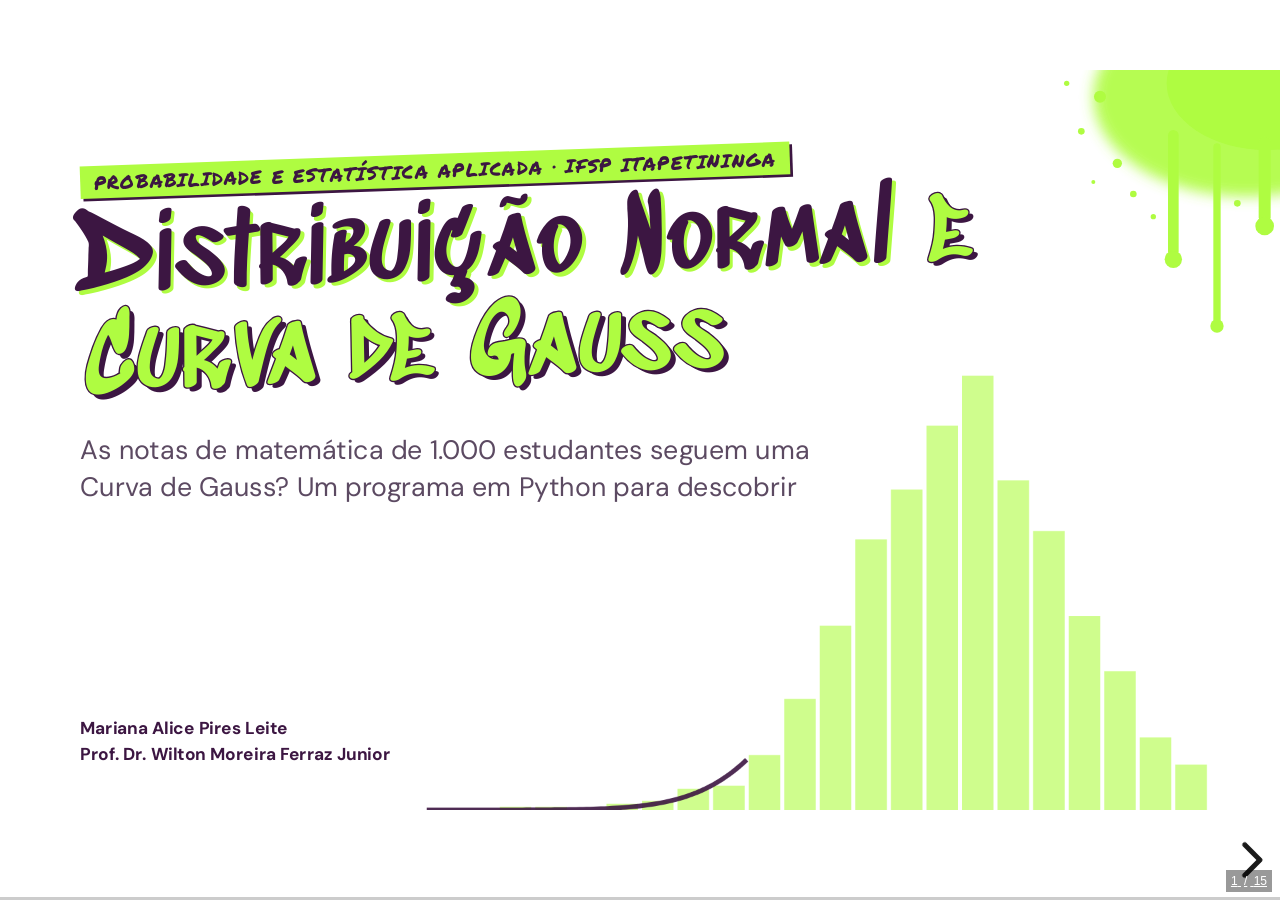
==== apresentacao.html @ d9e99312 "first commit" ====
<!doctype html>
<html lang="pt-BR">
<head>
  <meta charset="utf-8">
  <meta name="viewport" content="width=device-width, initial-scale=1">
  <title>Distribuição Normal · Probabilidade e Estatística Aplicada</title>
  <link rel="stylesheet" href="vendor/reveal/reset.css">
  <link rel="stylesheet" href="vendor/reveal/reveal.css">
  <link rel="stylesheet" href="vendor/reveal/plugin/highlight/monokai.css">
  <link rel="stylesheet" href="assets/fontes.css">
  <link rel="stylesheet" href="assets/tema.css">
</head>
<body>
  <div class="reveal">
    <div class="slides">
      <section data-markdown>
<textarea data-template>
<!-- .slide: class="claro capa" data-background-color="#FFFFFF" -->

<div class="fundo-curva"><canvas class="fundo-sino" width="1920" height="1080" aria-hidden="true"></canvas></div>

<p class="eyebrow">Probabilidade e Estatística Aplicada · IFSP Itapetininga</p>

<h1 class="titulo-capa">Distribuição Normal <span class="azul">e Curva de Gauss</span></h1>

<p class="subtitulo">As notas de matemática de 1.000 estudantes seguem uma Curva de Gauss? Um programa em Python para descobrir</p>

<p class="rodape">Mariana Alice Pires Leite <br>Prof. Dr. Wilton Moreira Ferraz Junior</p>

Note:
(20 segundos) Bom dia ou boa noite, professor e turma. Meu nome é Mariana e o meu trabalho é sobre distribuição normal, a Curva de Gauss. A pergunta que eu quis responder é se as notas de matemática de mil estudantes se comportam como uma Curva de Gauss, e para isso eu desenvolvi um programa em Python que faz toda a análise a partir dos dados brutos.

---

<!-- .slide: class="claro" data-background-color="#FFFFFF" -->

<p class="eyebrow">O que a atividade pede</p>

## Ler os dados, calcular, desenhar e concluir

<div class="grade g3">
<div class="cartao">
<p class="rotulo azul">A base</p>
<h3>Students Performance in Exams</h3>
<p><b><span data-calc="n">1000</span> estudantes</b> e 8 colunas, com dados dos alunos e notas de matemática, leitura e escrita.</p>
<p>Variável analisada <code>math score</code>, notas inteiras de 0 a 100.</p>
</div>
<div class="cartao">
<p class="rotulo azul">Pode usar</p>
<div class="lista-codigo"><code>csv</code><code>math</code><code>matplotlib</code></div>
<p>O <code>matplotlib</code> serve <b>só para os gráficos</b>. Toda conta é feita à mão no código.</p>
</div>
<div class="cartao">
<p class="rotulo" style="color:#E4572E">Não pode usar</p>
<div class="lista-codigo proibido"><code>statistics</code><code>scipy.stats</code><code>numpy.mean</code><code>numpy.std</code><code>pandas.mean</code><code>pandas.std</code></div>
<p>E nenhum resultado pode ser digitado à mão.</p>
</div>
</div>

<p class="lead">O trabalho tem sete partes. <b>A</b> teoria, <b>B</b> leitura, <b>C</b> medidas, <b>D</b> regra 68–95–99,7, <b>E</b> escore z, <b>F</b> gráficos e <b>G</b> conclusão.</p>

Note:
(40 segundos) A base é a Students Performance in Exams, do Kaggle, com mil estudantes e oito colunas. Eu analisei a coluna math score, que são as notas de matemática de zero a cem. A atividade tinha uma regra importante, que era não usar bibliotecas estatísticas prontas. Então eu só podia usar o csv e o math, que são da biblioteca padrão do Python, e o matplotlib apenas para desenhar. Média, desvio-padrão e todo o resto eu programei com as fórmulas. O trabalho segue sete partes, da teoria até a conclusão, e a apresentação segue essa mesma ordem.

---

<!-- .slide: class="claro" data-background-color="#FFFFFF" -->

<div class="lado-a-lado">
<div>
<p class="eyebrow">Parte A · Teoria</p>
<h2>A Curva de Gauss</h2>
<ul>
<li>Distribuição <b>contínua</b>, simétrica e em formato de <b>sino</b></li>
<li><b>Média, mediana e moda</b> são iguais e ficam no centro</li>
<li>As caudas nunca tocam o eixo e a <b>área total é 1</b></li>
</ul>
<div class="caixa-formula">
<div class="formula"><i>f</i>(<i>x</i>) = <span class="frac"><span>1</span><span><i>σ</i>√2π</span></span> <i>e</i><sup style="font-size:30px">−(<i>x</i>−<i>μ</i>)² / 2<i>σ</i>²</sup></div>
</div>
<p class="lead" style="margin-top:20px"><b class="azul">μ</b> é o centro da curva. <b>σ</b> é o quanto ela se espalha.</p>
</div>
<div class="painel">
<canvas class="curva-parametros" width="1000" height="560" aria-label="Curva normal que muda com a média e o desvio-padrão"></canvas>
<div class="controles">
<label>μ <input type="range" data-param="mu" min="30" max="90" step="1"><output data-out="mu">66</output></label>
<label>σ <input type="range" data-param="sigma" min="8" max="30" step="1"><output data-out="sigma">15</output></label>
<button class="btn" data-reset>valores da base</button>
</div>
<p class="nota" style="margin-top:12px">A linha tracejada cinza é a curva com a média e o desvio das notas reais.</p>
</div>
</div>

Note:
(55 segundos) A distribuição normal é contínua, simétrica e tem formato de sino. Nela a média, a mediana e a moda coincidem no centro, e a área total embaixo da curva vale um, que representa cem por cento de probabilidade. Ela depende de dois parâmetros. Aqui eu mostro mexendo nos controles. Quando eu mudo o mu, a curva inteira anda para a direita ou para a esquerda, então a média define a posição. Quando eu aumento o sigma, a curva fica mais baixa e larga, e quando diminuo ela fica alta e estreita, então o desvio-padrão define a dispersão. A área continua sendo um em todos os casos. Termino clicando em valores da base para voltar para a curva das notas.

---

<!-- .slide: class="claro" data-background-color="#FFFFFF" -->

<div class="lado-a-lado largo">
<div>
<p class="eyebrow">Parte A · Teoria</p>
<h2>Regra 68–95–99,7 e escore z</h2>
<p class="lead">Em dados normais, a parte dos valores perto da média é <b>sempre a mesma</b>, não importa quanto valem μ e σ.</p>
<div class="caixa-formula">
<div class="formula"><i>z</i> = <span class="frac"><span><i>x</i> − <i>μ</i></span><span><i>σ</i></span></span></div>
<p class="pequeno" style="margin:0">O escore z diz <b>quantos desvios-padrão</b> um valor está acima (z &gt; 0) ou abaixo (z &lt; 0) da média.</p>
</div>
<p class="lead" style="margin-top:24px">Como só 0,27% dos valores ficam além de 3σ, notas com <b>|z| &gt; 3</b> são tratadas como <b>possíveis valores atípicos</b>.</p>
</div>
<div class="painel">
<canvas class="curva-regra" width="1000" height="560" aria-label="Curva normal padrão com as faixas de um, dois e três desvios-padrão"></canvas>
<div class="controles">
<button class="btn ativo" data-k="1">± 1σ</button>
<button class="btn" data-k="2">± 2σ</button>
<button class="btn" data-k="3">± 3σ</button>
</div>
</div>
</div>

Note:
(45 segundos) Uma consequência da forma da curva é a regra empírica. Clicando nos botões eu mostro que cerca de sessenta e oito por cento dos valores ficam a até um desvio-padrão da média, noventa e cinco por cento a até dois e noventa e nove vírgula sete por cento a até três. Isso vale para qualquer normal. O escore z traduz um valor para essa régua, dizendo quantos desvios-padrão ele está acima ou abaixo da média. Como quase nada passa de três desvios, um valor com módulo de z maior que três é considerado um possível valor atípico.

---

<!-- .slide: class="claro" data-background-color="#FFFFFF" -->

<p class="eyebrow">Como o programa está organizado</p>

## Um arquivo, uma função para cada parte

<div class="fluxo">
<div class="cartao"><p class="rotulo azul">Parte B</p><h3>Ler</h3><code>carregar_notas()</code><p>CSV vira lista de notas</p></div>
<div class="seta"></div>
<div class="cartao"><p class="rotulo azul">Parte C</p><h3>Medir</h3><code>media() mediana() modas() ...</code><p>Medidas com as fórmulas</p></div>
<div class="seta"></div>
<div class="cartao"><p class="rotulo azul">Parte D</p><h3>Contar</h3><code>regra_empirica()</code><p>Notas em <span class="xb">x</span> ± k·s</p></div>
<div class="seta"></div>
<div class="cartao"><p class="rotulo azul">Parte E</p><h3>Padronizar</h3><code>escore_z()</code><p>z e valores atípicos</p></div>
<div class="seta"></div>
<div class="cartao"><p class="rotulo azul">Parte F</p><h3>Desenhar</h3><code>gerar_histograma()</code><p>PNG com a curva</p></div>
</div>

<div class="grade g2">
<div class="cartao inverso"><p class="rotulo azul">Para rodar</p><p style="font-family:monospace;font-size:30px;color:#AFFC41">python analise_distribuicao_normal.py</p></div>
<div class="cartao inverso"><p class="rotulo azul">O que sai</p><p>Todos os resultados no terminal, separados por parte, mais <code>histograma_curva_normal.png</code> e <code>boxplot.png</code>.</p></div>
</div>

Note:
(30 segundos) Antes de entrar nos resultados, mostro como o código está organizado. É um único arquivo, analise distribuição normal ponto py, e cada parte da atividade virou uma função. A carregar notas lê o arquivo, as funções de medidas fazem os cálculos da Parte C, a regra empírica conta as notas nos intervalos, a escore z padroniza e a gerar histograma desenha o gráfico. A função main chama tudo nessa ordem e imprime os resultados no terminal, separados por parte.

---

<!-- .slide: class="claro" data-background-color="#FFFFFF" -->

<div class="lado-a-lado codigo">
<div>
<p class="eyebrow">Parte B · Leitura e organização dos dados</p>
<p class="arquivo">analise_distribuicao_normal.py · carregar_notas()</p>

<pre><code class="language-python" data-trim data-line-numbers="1-2|3-4|5-7|8-12|13-15|16">
with open(caminho, newline="", encoding="utf-8") as arquivo:
    leitor = csv.DictReader(arquivo)
    for numero_linha, registro in enumerate(leitor, start=2):
        valor = registro.get("math score")
        if valor is None or valor.strip() == "":
            problemas.append((numero_linha, "valor ausente"))
            continue
        try:
            nota = int(valor.strip())
        except ValueError:
            problemas.append((numero_linha, "valor inválido"))
            continue
        if nota &lt; 0 or nota &gt; 100:
            problemas.append((numero_linha, "fora de 0-100"))
            continue
        notas.append(nota)
</code></pre>
</div>
<div style="padding-top:60px">
<div class="cartao">
<p class="rotulo azul">O que acontece</p>
<p><b>DictReader</b> transforma cada linha em um dicionário, então a nota é lida pelo nome da coluna.</p>
<p>Cada valor passa por <b>três testes</b>, se está vazio, se vira inteiro com <code>int()</code> e se está entre 0 e 100.</p>
<p>As notas aprovadas vão para uma <b>lista</b> e os problemas são guardados com o número da linha.</p>
</div>
<div class="grade g2" style="margin-top:28px">
<div class="cartao realce"><p class="rotulo">Registros lidos</p><p class="numero" data-calc="n">1000</p></div>
<div class="cartao realce"><p class="rotulo">Ausentes ou inválidos</p><p class="numero">0</p></div>
</div>
</div>
</div>

Note:
(45 segundos) Na Parte B, o arquivo é aberto com o módulo csv e lido com o DictReader, que transforma cada linha em um dicionário. Assim eu acesso a nota pelo nome da coluna, math score. Vou avançando o código com as setas. Para cada valor o programa faz três testes. Primeiro vê se está vazio, depois tenta converter para inteiro, e se não der é inválido, e por último confere se está entre zero e cem. O que passa nos testes vai para a lista de notas. O resultado foi que as mil notas foram lidas e nenhuma estava ausente ou inválida.

---

<!-- .slide: class="claro" data-background-color="#FFFFFF" -->

<div class="lado-a-lado codigo">
<div>
<p class="eyebrow">Parte C · Medidas sem biblioteca estatística</p>
<p class="arquivo">analise_distribuicao_normal.py</p>

<pre style="font-size:19px"><code class="language-python" data-trim data-line-numbers="1-5|6-11|12-17|18-22|23-27">
def media(dados):
    total = 0
    for x in dados:
        total += x
    return total / len(dados)
def mediana(dados):
    ordenados = sorted(dados)
    n, meio = len(ordenados), len(ordenados) // 2
    if n % 2 == 1:
        return ordenados[meio]
    return (ordenados[meio - 1] + ordenados[meio]) / 2
def modas(dados):
    frequencias = {}
    for x in dados:
        frequencias[x] = frequencias.get(x, 0) + 1
    maior = max(frequencias.values())
    return [v for v, f in frequencias.items() if f == maior], maior
def variancia_amostral(dados, m):
    soma_quadrados = 0
    for x in dados:
        soma_quadrados += (x - m) ** 2
    return soma_quadrados / (len(dados) - 1)   # s = math.sqrt(...)
def coeficiente_assimetria(dados, m, s):
    n, soma_cubos = len(dados), 0
    for x in dados:
        soma_cubos += ((x - m) / s) ** 3
    return n / ((n - 1) * (n - 2)) * soma_cubos
</code></pre>
</div>
<div style="padding-top:60px">
<div class="caixa-formula">
<div class="formula pequena"><i>x̄</i> = <span class="frac"><span>Σ <i>x<sub>i</sub></i></span><span><i>n</i></span></span></div>
<p class="pequeno">Mediana é o valor central da lista ordenada. Com <i>n</i> par, é a média dos dois do meio.</p>
<p class="pequeno">Moda é a nota mais frequente. O código devolve <b>todas</b> as que empatam.</p>
<div class="formula pequena"><i>s</i>² = <span class="frac"><span>Σ (<i>x<sub>i</sub></i> − <i>x̄</i>)²</span><span><i>n</i> − 1</span></span> &nbsp; <i>s</i> = √<i>s</i>²</div>
<div class="formula pequena"><i>g</i> = <span class="frac"><span><i>n</i></span><span>(<i>n</i>−1)(<i>n</i>−2)</span></span> Σ <span style="font-size:34px">(</span><span class="frac"><span><i>x<sub>i</sub></i> − <i>x̄</i></span><span><i>s</i></span></span><span style="font-size:34px">)</span>³</div>
</div>
<p class="nota" style="margin-top:20px">Divide por <i>n</i> − 1 porque a média veio dos próprios dados, o que deixaria a dispersão um pouco subestimada.</p>
</div>
</div>

Note:
(50 segundos) Na Parte C cada medida virou uma função que segue a fórmula. A média soma as notas com um laço e divide pela quantidade. A mediana ordena a lista e, como mil é par, faz a média dos dois valores do meio. A moda monta um dicionário de frequências e devolve todas as notas que empatam na maior frequência, então o código também funcionaria se houvesse mais de uma moda. A variância amostral soma os desvios ao quadrado e divide por n menos um, e o desvio-padrão é a raiz dela, usando só o math ponto sqrt. Por último, o coeficiente de assimetria eleva os desvios padronizados ao cubo, o que mantém o sinal e mostra para que lado a cauda é mais longa.

---

<!-- .slide: class="claro" data-background-color="#FFFFFF" -->

<p class="eyebrow">Parte C · Resultados</p>

## O centro está em 66 e o espalhamento em 15 pontos

<div class="grade g5">
<div class="cartao"><p class="rotulo">Quantidade</p><p class="numero" data-calc="n">1000</p></div>
<div class="cartao"><p class="rotulo">Menor nota</p><p class="numero" data-calc="min">0</p></div>
<div class="cartao"><p class="rotulo">Maior nota</p><p class="numero" data-calc="max">100</p></div>
<div class="cartao"><p class="rotulo">Amplitude</p><p class="numero" data-calc="amp">100</p></div>
<div class="cartao"><p class="rotulo">Moda</p><p class="numero" data-calc="moda">65</p><p class="pequeno"><span data-calc="freqModa">36</span> vezes</p></div>
<div class="cartao realce"><p class="rotulo">Média</p><p class="numero" data-calc="media" data-casas="2">66,09</p></div>
<div class="cartao realce"><p class="rotulo">Mediana</p><p class="numero" data-calc="mediana" data-casas="0">66</p></div>
<div class="cartao"><p class="rotulo">Variância</p><p class="numero" data-calc="variancia" data-casas="2">229,92</p></div>
<div class="cartao realce"><p class="rotulo">Desvio-padrão</p><p class="numero" data-calc="s" data-casas="2">15,16</p></div>
<div class="cartao"><p class="rotulo">Assimetria</p><p class="numero" data-calc="g" data-casas="2">−0,28</p></div>
</div>

<div class="grade g2">
<div class="cartao fragment"><p class="rotulo azul">Média, mediana e moda</p><p><b>Quase iguais</b>, como numa normal. A diferença entre média e mediana é de menos de 0,1 ponto.</p></div>
<div class="cartao fragment"><p class="rotulo azul">Assimetria g = <span data-calc="g" data-casas="4">−0,2789</span></p><p>Negativa e com |g| &lt; 0,5, então é uma <b>assimetria leve</b>, com a cauda das notas baixas um pouco mais longa.</p></div>
</div>

Note:
(40 segundos) Esses números são os que o programa calculou, e aqui na apresentação eles também são calculados a partir do CSV, não foram digitados. As notas vão de zero a cem. A média deu sessenta e seis vírgula zero nove, a mediana sessenta e seis e a moda sessenta e cinco, que aparece trinta e seis vezes. O desvio-padrão é de quinze pontos. No primeiro clique eu destaco que as três medidas de centro são quase iguais, como numa normal. No segundo, que a assimetria deu menos zero vírgula vinte e oito, uma assimetria negativa leve, ou seja, a cauda das notas baixas é um pouco mais comprida.

---

<!-- .slide: class="claro" data-background-color="#FFFFFF" -->

<div class="lado-a-lado" style="grid-template-columns:1080px 1fr">
<div class="painel">
<canvas class="hist-regra" width="1040" height="600" aria-label="Histograma das notas com o intervalo de k desvios-padrão destacado"></canvas>
<div class="controles">
<button class="btn ativo" data-k="1">± 1 desvio</button>
<button class="btn" data-k="2">± 2 desvios</button>
<button class="btn" data-k="3">± 3 desvios</button>
</div>
</div>
<div>
<p class="eyebrow">Parte D · Regra 68–95–99,7</p>
<h2>A regra funciona nas notas?</h2>
<table class="tabela">
<tr><th>Faixa</th><th>Qtd.</th><th>Obs.</th><th>Esp.</th></tr>
<tr data-linha="1"><td><span class="xb">x</span> ± 1s</td><td class="num" data-calc="r1q">696</td><td class="num"><span data-calc="r1p" data-casas="1">69,6</span>%</td><td class="num">68%</td></tr>
<tr data-linha="2"><td><span class="xb">x</span> ± 2s</td><td class="num" data-calc="r2q">954</td><td class="num"><span data-calc="r2p" data-casas="1">95,4</span>%</td><td class="num">95%</td></tr>
<tr data-linha="3"><td><span class="xb">x</span> ± 3s</td><td class="num" data-calc="r3q">996</td><td class="num"><span data-calc="r3p" data-casas="1">99,6</span>%</td><td class="num">99,7%</td></tr>
</table>
<p class="lead"><b>Sim.</b> A maior diferença é de <span data-calc="r1dif" data-casas="1" data-sinal>+1,6</span> ponto percentual.</p>
<p class="nota">No código, um laço conta quantas notas ficam entre <code>m - k*s</code> e <code>m + k*s</code> para k = 1, 2 e 3.</p>
</div>
</div>

Note:
(50 segundos) Na Parte D, a função regra empírica calcula os limites média menos k desvios e média mais k desvios, e conta quantas notas ficam dentro. No gráfico, cada barra é uma nota e as barras claras são as que estão dentro do intervalo. Com um desvio, entre cinquenta e um e oitenta e um, ficaram seiscentas e noventa e seis notas, sessenta e nove vírgula seis por cento, contra sessenta e oito esperados. Clico em dois desvios e dá noventa e cinco vírgula quatro, contra noventa e cinco. Em três desvios dá noventa e nove vírgula seis, contra noventa e nove vírgula sete. Os valores ficaram muito próximos, e o primeiro intervalo um pouco acima mostra que as notas se concentram um pouco mais no centro. Um detalhe é que o limite de três desvios passa de cem, que é uma nota impossível.

---

<!-- .slide: class="claro" data-background-color="#FFFFFF" -->

<div class="lado-a-lado" style="grid-template-columns:1fr 1080px">
<div>
<p class="eyebrow">Parte E · Escores padronizados</p>
<h2>Onde fica cada nota?</h2>
<table class="tabela">
<tr><th>Caso</th><th>Nota</th><th>z</th></tr>
<tr><td>Menor nota</td><td class="num" data-calc="min">0</td><td class="num" style="color:#E4572E" data-calc="zmin" data-casas="4">−4,3585</td></tr>
<tr><td>Maior nota</td><td class="num" data-calc="max">100</td><td class="num" data-calc="zmax" data-casas="4">2,2364</td></tr>
<tr><td>Nota 50</td><td class="num">50</td><td class="num" data-calc="z50" data-casas="4">−1,0611</td></tr>
<tr><td>Nota 75</td><td class="num">75</td><td class="num" data-calc="z75" data-casas="4">0,5877</td></tr>
<tr><td>Nota 90</td><td class="num">90</td><td class="num" data-calc="z90" data-casas="4">1,5769</td></tr>
</table>
<p class="lead">Na base inteira, <b><span data-calc="natip">4</span> notas</b> têm |z| &gt; 3, que são <b><span data-calc="atipicos">0, 8, 18, 19</span></b>, todas na cauda de baixo.</p>
</div>
<div class="painel">
<canvas class="curva-z" width="1040" height="520" aria-label="Posição da nota escolhida na curva e seu escore z"></canvas>
<div class="controles">
<label>nota <input class="entrada" type="number" min="0" max="100" value="75" data-z></label>
<button class="btn" data-nota="0">0</button>
<button class="btn" data-nota="50">50</button>
<button class="btn" data-nota="75">75</button>
<button class="btn" data-nota="90">90</button>
<button class="btn" data-nota="100">100</button>
</div>
<div class="controles resultado" data-saida-z></div>
</div>
</div>

Note:
(50 segundos) Na Parte E a função escore z faz x menos a média, dividido pelo desvio-padrão. Aqui dá para testar qualquer nota. Com setenta e cinco, z dá zero vírgula cinquenta e nove, ou seja, pouco mais de meio desvio acima da média. Clico em cinquenta e dá menos um vírgula zero seis, cerca de um desvio abaixo. Noventa dá um vírgula cinquenta e oito e a maior nota, cem, dá dois vírgula vinte e quatro, então nenhuma delas é atípica. Por último clico em zero. O z dá menos quatro vírgula trinta e seis, mais de quatro desvios abaixo da média, e por isso a nota zero é um possível valor atípico. O programa percorreu a base inteira e achou quatro notas assim, zero, oito, dezoito e dezenove, os pontos vermelhos, todas na cauda de baixo.

---

<!-- .slide: class="claro" data-background-color="#FFFFFF" -->

<div class="lado-a-lado" style="grid-template-columns:1080px 1fr">
<div class="painel" style="background:#fff">
<canvas class="hist-camadas" data-tema="claro" width="1040" height="600" aria-label="Histograma das notas com camadas que podem ser ligadas"></canvas>
<div class="controles">
<button class="btn ativo" data-camada="barras" style="--c:#5E9112">histograma</button>
<button class="btn" data-camada="curva" style="--c:#3C1642">curva normal</button>
<button class="btn" data-camada="media" style="--c:#086375">média</button>
<button class="btn" data-camada="sigma" style="--c:#0E9F84">± 1 desvio</button>
</div>
</div>
<div>
<p class="eyebrow">Parte F · Representação gráfica</p>
<h2>Montando o gráfico</h2>

<pre style="font-size:20px"><code class="language-python" data-trim data-line-numbers="1-2|3-5|6-7|8-9">
classes = list(range(0, 105, 5))
ax.hist(dados, bins=classes, density=True)
xs = [i / 10 for i in range(0, 1001)]
ys = [densidade_normal(x, m, s) for x in xs]
ax.plot(xs, ys)
ax.axvline(m, color="red")
ax.axvline(m - s, linestyle="--")
ax.axvline(m + s, linestyle="--")
fig.savefig("histograma_curva_normal.png")
</code></pre>
<p class="lead"><code>density=True</code> faz a área das barras valer <b>1</b>, igual à área da curva, e por isso os dois podem ser comparados.</p>
</div>
</div>

Note:
(45 segundos) Na Parte F eu monto o gráfico em camadas, do mesmo jeito que o código faz. Primeiro o histograma com classes de cinco em cinco pontos, usando density igual a true, que transforma a altura das barras em densidade para que a área total seja um, igual à da curva. Clico em curva normal, que o programa desenha calculando a fórmula da densidade em mil e um pontos com a média e o desvio da base. Depois ligo a linha da média e as linhas de um desvio abaixo e acima. Dá para ver que a curva acompanha bem as barras, com o pico um pouco mais alto no centro e a cauda esquerda indo até o zero.

---

<!-- .slide: class="claro" data-background-color="#FFFFFF" -->

<p class="eyebrow">Parte F · Arquivos gerados pelo programa</p>

## O que o Python salvou na pasta

<div class="lado-a-lado" style="grid-template-columns:1180px 1fr;gap:48px">
<div>
<img class="imagem-python" src="assets/histograma_curva_normal.png" alt="Histograma das notas com a curva normal gerado pelo matplotlib">
<p class="arquivo" style="margin-top:10px">histograma_curva_normal.png</p>
</div>
<div>
<img class="imagem-python" src="assets/boxplot.png" alt="Gráfico de caixa das notas" style="width:400px">
<p class="arquivo" style="margin-top:10px">boxplot.png (opcional)</p>
<p class="pequeno">A mediana fica no meio da caixa e os pontos soltos aparecem <b>só embaixo</b>, que são as notas atípicas.</p>
</div>
</div>

Note:
(20 segundos) Esses são os arquivos que o próprio programa gerou, o histograma com a curva, que é o arquivo pedido na entrega, e o gráfico de caixa opcional. No gráfico de caixa a mediana fica bem no meio da caixa, então o centro dos dados é quase simétrico, e os pontos soltos aparecem só embaixo, que são justamente as notas atípicas.

---

<!-- .slide: class="claro" data-background-color="#FFFFFF" -->

<p class="eyebrow">Parte G · Conclusão</p>

## Respondendo às perguntas

<div class="grade g3 perguntas">
<div class="cartao pergunta"><span class="pill ok">Sim</span><h3>Formato de sino?</h3><p>Pico no centro e frequências caindo para os dois lados. A curva acompanha bem as barras.</p></div>
<div class="cartao pergunta"><span class="pill ok">Sim</span><h3>Média ≈ mediana?</h3><p><span data-calc="media" data-casas="3">66,089</span> contra <span data-calc="mediana">66</span>, e a moda é <span data-calc="moda">65</span>.</p></div>
<div class="cartao pergunta"><span class="pill ok">Sim</span><h3>Perto de 68–95–99,7?</h3><p><span data-calc="r1p" data-casas="1">69,6</span>%, <span data-calc="r2p" data-casas="1">95,4</span>% e <span data-calc="r3p" data-casas="1">99,6</span>%. Diferença máxima de 1,6 ponto.</p></div>
<div class="cartao pergunta"><span class="pill leve">Leve</span><h3>Há assimetria?</h3><p>g = <span data-calc="g" data-casas="2">−0,28</span>, negativa e leve. A cauda das notas baixas é mais longa.</p></div>
<div class="cartao pergunta"><span class="pill leve">Sim, <span data-calc="natip">4</span></span><h3>Valores atípicos?</h3><p>Notas <span data-calc="atipicos">0, 8, 18, 19</span>. São possíveis atípicos, não erros, e foram mantidas.</p></div>
<div class="cartao pergunta realce"><span class="pill nao">Não</span><h3>Normal perfeita?</h3><p>Próximo slide.</p></div>
</div>

Note:
(50 segundos) Na Parte G respondo às perguntas da atividade. O histograma tem formato de sino, sim. Média e mediana são próximas, sessenta e seis vírgula zero oito nove e sessenta e seis, com a moda em sessenta e cinco. Os percentuais ficaram muito próximos da regra, com no máximo um vírgula seis ponto de diferença. Existe assimetria, mas leve e negativa. E existem quatro possíveis valores atípicos, que eu mantive porque podem ser estudantes que realmente foram muito mal, e não erros na base. A última pergunta, se é uma normal perfeita, eu respondo no próximo slide.

---

<!-- .slide: class="claro" data-background-color="#FFFFFF" -->

<p class="eyebrow">Parte G · Conclusão</p>

## Aproximadamente normal, mas não perfeitamente

<div class="grade g2" style="margin-top:40px">
<div class="cartao alto">
<p class="rotulo" style="color:#E4572E">Por que não é perfeita</p>
<ul class="lista-grande">
<li>A normal é <b>contínua e infinita</b>. As notas são <b>inteiras e vão só de 0 a 100</b>. O limite de <span class="xb">x</span> + 3s deu <b><span data-calc="r3sup" data-casas="2">111,58</span></b>, uma nota impossível.</li>
<li>A normal é simétrica, e as notas têm <b>leve assimetria negativa</b>.</li>
<li>O centro é um pouco <b>mais concentrado</b> do que a curva prevê.</li>
<li>Usei análise <b>descritiva e visual</b>, não um teste formal de normalidade.</li>
</ul>
</div>
<div class="cartao inverso alto">
<p class="rotulo azul">Conclusão mais cuidadosa</p>
<p class="conclusao-final">As notas de matemática têm <b>comportamento aproximadamente normal</b>. A Curva de Gauss é um <b>bom modelo</b> para descrever o desempenho da turma, desde que seja entendida como uma <b>aproximação</b> e não como uma descrição exata dos dados.</p>
</div>
</div>

Note:
(40 segundos) Então, os dados seguem perfeitamente uma normal? Não. A normal é contínua e aceita qualquer valor, enquanto as notas são inteiras e presas entre zero e cem, tanto que o limite de três desvios deu cento e onze, uma nota que não existe. Além disso há uma leve assimetria e o centro é um pouco mais concentrado que o previsto, e eu fiz uma análise descritiva, não um teste formal. A conclusão mais cuidadosa é que as notas têm comportamento aproximadamente normal, e que a Curva de Gauss é um bom modelo para descrever a turma, desde que seja vista como uma aproximação.

---

<!-- .slide: class="claro capa" data-background-color="#FFFFFF" -->

<div class="fundo-curva"><canvas class="fundo-sino" width="1920" height="1080" aria-hidden="true"></canvas></div>

<p class="eyebrow">Distribuição Normal e Curva de Gauss</p>

<h1 class="titulo-capa">Obrigada!</h1>

<p class="subtitulo">Perguntas?</p>

<p class="rodape">Mariana Alice Pires Leite (3043151)<br>Prof. Dr. Wilton Moreira Ferraz Junior</p>

Note:
(10 segundos) Essa foi a minha análise. Obrigada pela atenção, e fico à disposição para perguntas.

</textarea>
</section>
    </div>
  </div>

  <div id="cronometro" class="cronometro oculto" title="Tecla T mostra ou esconde. Tecla R reinicia.">10:00</div>

  <script src="vendor/reveal/reveal.js"></script>
  <script src="vendor/reveal/plugin/markdown/markdown.js"></script>
  <script src="vendor/reveal/plugin/notes/notes.js"></script>
  <script src="vendor/reveal/plugin/highlight/highlight.js"></script>
  <script src="assets/dados.js"></script>
  <script src="assets/graficos.js"></script>
  <script>
    // Aberto direto do arquivo (duplo clique), o navegador bloqueia a leitura do slides.md.
    var precisaServidor = location.protocol === "file:" && document.querySelector('section[data-markdown="slides.md"]');
    if (precisaServidor) {
      var aviso = document.createElement("div");
      aviso.className = "aviso-arquivo";
      aviso.innerHTML = '<div><h1>Quase lá!</h1>' +
        '<p>O <code>index.html</code> precisa de um servidor local para ler o <code>slides.md</code>.</p>' +
        '<p>Para abrir com duplo clique, use o arquivo <code>apresentacao.html</code> (gerado com <code>python3 build.py</code>).</p>' +
        '<p>Ou rode <code>python3 -m http.server 8000</code> nesta pasta e acesse <code>http://localhost:8000</code>.</p></div>';
      document.body.appendChild(aviso);
    } else {
      Reveal.initialize({
        width: 1920,
        height: 1080,
        margin: 0,
        center: false,
        hash: true,
        slideNumber: "c/t",
        transition: "slide",
        transitionSpeed: "default",
        backgroundTransition: "none",
        pdfSeparateFragments: false,
        highlight: { highlightOnLoad: true },
        plugins: [RevealMarkdown, RevealHighlight, RevealNotes]
      }).then(function () {
        Graficos.iniciar(Reveal);
      });
    }
  </script>
</body>
</html>
---- vendor/reveal/reveal.css ----
/**
 * reveal.js 5.2.0
 * https://revealjs.com
 * MIT licensed
 *
 * Copyright (C) 2011-2024 Hakim El Hattab, https://hakim.se
 */

.reveal .r-stretch,.reveal .stretch{max-width:none;max-height:none}.reveal pre.r-stretch code,.reveal pre.stretch code{height:100%;max-height:100%;box-sizing:border-box}.reveal .r-fit-text{display:inline-block;white-space:nowrap}.reveal .r-stack{display:grid;grid-template-rows:100%}.reveal .r-stack>*{grid-area:1/1;margin:auto}.reveal .r-hstack,.reveal .r-vstack{display:flex}.reveal .r-hstack img,.reveal .r-hstack video,.reveal .r-vstack img,.reveal .r-vstack video{min-width:0;min-height:0;object-fit:contain}.reveal .r-vstack{flex-direction:column;align-items:center;justify-content:center}.reveal .r-hstack{flex-direction:row;align-items:center;justify-content:center}.reveal .items-stretch{align-items:stretch}.reveal .items-start{align-items:flex-start}.reveal .items-center{align-items:center}.reveal .items-end{align-items:flex-end}.reveal .justify-between{justify-content:space-between}.reveal .justify-around{justify-content:space-around}.reveal .justify-start{justify-content:flex-start}.reveal .justify-center{justify-content:center}.reveal .justify-end{justify-content:flex-end}html.reveal-full-page{width:100%;height:100%;height:100vh;height:calc(var(--vh,1vh) * 100);height:100dvh;overflow:hidden}.reveal-viewport{height:100%;overflow:hidden;position:relative;line-height:1;margin:0;background-color:#fff;color:#000;--r-controls-spacing:12px;--r-overlay-header-height:40px;--r-overlay-margin:0px;--r-overlay-padding:6px;--r-overlay-gap:5px}@media screen and (max-width:1024px),(max-height:768px){.reveal-viewport{--r-overlay-header-height:26px}}.reveal-viewport:fullscreen{top:0!important;left:0!important;width:100%!important;height:100%!important;transform:none!important}.reveal .fragment{transition:all .2s ease}.reveal .fragment:not(.custom){opacity:0;visibility:hidden;will-change:opacity}.reveal .fragment.visible{opacity:1;visibility:inherit}.reveal .fragment.disabled{transition:none}.reveal .fragment.grow{opacity:1;visibility:inherit}.reveal .fragment.grow.visible{transform:scale(1.3)}.reveal .fragment.shrink{opacity:1;visibility:inherit}.reveal .fragment.shrink.visible{transform:scale(.7)}.reveal .fragment.zoom-in{transform:scale(.1)}.reveal .fragment.zoom-in.visible{transform:none}.reveal .fragment.fade-out{opacity:1;visibility:inherit}.reveal .fragment.fade-out.visible{opacity:0;visibility:hidden}.reveal .fragment.semi-fade-out{opacity:1;visibility:inherit}.reveal .fragment.semi-fade-out.visible{opacity:.5;visibility:inherit}.reveal .fragment.strike{opacity:1;visibility:inherit}.reveal .fragment.strike.visible{text-decoration:line-through}.reveal .fragment.fade-up{transform:translate(0,40px)}.reveal .fragment.fade-up.visible{transform:translate(0,0)}.reveal .fragment.fade-down{transform:translate(0,-40px)}.reveal .fragment.fade-down.visible{transform:translate(0,0)}.reveal .fragment.fade-right{transform:translate(-40px,0)}.reveal .fragment.fade-right.visible{transform:translate(0,0)}.reveal .fragment.fade-left{transform:translate(40px,0)}.reveal .fragment.fade-left.visible{transform:translate(0,0)}.reveal .fragment.current-visible,.reveal .fragment.fade-in-then-out{opacity:0;visibility:hidden}.reveal .fragment.current-visible.current-fragment,.reveal .fragment.fade-in-then-out.current-fragment{opacity:1;visibility:inherit}.reveal .fragment.fade-in-then-semi-out{opacity:0;visibility:hidden}.reveal .fragment.fade-in-then-semi-out.visible{opacity:.5;visibility:inherit}.reveal .fragment.fade-in-then-semi-out.current-fragment{opacity:1;visibility:inherit}.reveal .fragment.highlight-blue,.reveal .fragment.highlight-current-blue,.reveal .fragment.highlight-current-green,.reveal .fragment.highlight-current-red,.reveal .fragment.highlight-green,.reveal .fragment.highlight-red{opacity:1;visibility:inherit}.reveal .fragment.highlight-red.visible{color:#ff2c2d}.reveal .fragment.highlight-green.visible{color:#17ff2e}.reveal .fragment.highlight-blue.visible{color:#1b91ff}.reveal .fragment.highlight-current-red.current-fragment{color:#ff2c2d}.reveal .fragment.highlight-current-green.current-fragment{color:#17ff2e}.reveal .fragment.highlight-current-blue.current-fragment{color:#1b91ff}.reveal:after{content:"";font-style:italic}.reveal iframe{z-index:1}.reveal a{position:relative}@keyframes bounce-right{0%,10%,25%,40%,50%{transform:translateX(0)}20%{transform:translateX(10px)}30%{transform:translateX(-5px)}}@keyframes bounce-left{0%,10%,25%,40%,50%{transform:translateX(0)}20%{transform:translateX(-10px)}30%{transform:translateX(5px)}}@keyframes bounce-down{0%,10%,25%,40%,50%{transform:translateY(0)}20%{transform:translateY(10px)}30%{transform:translateY(-5px)}}.reveal .controls{display:none;position:absolute;top:auto;bottom:var(--r-controls-spacing);right:var(--r-controls-spacing);left:auto;z-index:11;color:#000;pointer-events:none;font-size:10px}.reveal .controls button{position:absolute;padding:0;background-color:transparent;border:0;outline:0;cursor:pointer;color:currentColor;transform:scale(.9999);transition:color .2s ease,opacity .2s ease,transform .2s ease;z-index:2;pointer-events:auto;font-size:inherit;visibility:hidden;opacity:0;-webkit-appearance:none;-webkit-tap-highlight-color:transparent}.reveal .controls .controls-arrow:after,.reveal .controls .controls-arrow:before{content:"";position:absolute;top:0;left:0;width:2.6em;height:.5em;border-radius:.25em;background-color:currentColor;transition:all .15s ease,background-color .8s ease;transform-origin:.2em 50%;will-change:transform}.reveal .controls .controls-arrow{position:relative;width:3.6em;height:3.6em}.reveal .controls .controls-arrow:before{transform:translateX(.5em) translateY(1.55em) rotate(45deg)}.reveal .controls .controls-arrow:after{transform:translateX(.5em) translateY(1.55em) rotate(-45deg)}.reveal .controls .controls-arrow:hover:before{transform:translateX(.5em) translateY(1.55em) rotate(40deg)}.reveal .controls .controls-arrow:hover:after{transform:translateX(.5em) translateY(1.55em) rotate(-40deg)}.reveal .controls .controls-arrow:active:before{transform:translateX(.5em) translateY(1.55em) rotate(36deg)}.reveal .controls .controls-arrow:active:after{transform:translateX(.5em) translateY(1.55em) rotate(-36deg)}.reveal .controls .navigate-left{right:6.4em;bottom:3.2em;transform:translateX(-10px)}.reveal .controls .navigate-left.highlight{animation:bounce-left 2s 50 both ease-out}.reveal .controls .navigate-right{right:0;bottom:3.2em;transform:translateX(10px)}.reveal .controls .navigate-right .controls-arrow{transform:rotate(180deg)}.reveal .controls .navigate-right.highlight{animation:bounce-right 2s 50 both ease-out}.reveal .controls .navigate-up{right:3.2em;bottom:6.4em;transform:translateY(-10px)}.reveal .controls .navigate-up .controls-arrow{transform:rotate(90deg)}.reveal .controls .navigate-down{right:3.2em;bottom:-1.4em;padding-bottom:1.4em;transform:translateY(10px)}.reveal .controls .navigate-down .controls-arrow{transform:rotate(-90deg)}.reveal .controls .navigate-down.highlight{animation:bounce-down 2s 50 both ease-out}.reveal .controls[data-controls-back-arrows=faded] .navigate-up.enabled{opacity:.3}.reveal .controls[data-controls-back-arrows=faded] .navigate-up.enabled:hover{opacity:1}.reveal .controls[data-controls-back-arrows=hidden] .navigate-up.enabled{opacity:0;visibility:hidden}.reveal .controls .enabled{visibility:visible;opacity:.9;cursor:pointer;transform:none}.reveal .controls .enabled.fragmented{opacity:.5}.reveal .controls .enabled.fragmented:hover,.reveal .controls .enabled:hover{opacity:1}.reveal:not(.rtl) .controls[data-controls-back-arrows=faded] .navigate-left.enabled{opacity:.3}.reveal:not(.rtl) .controls[data-controls-back-arrows=faded] .navigate-left.enabled:hover{opacity:1}.reveal:not(.rtl) .controls[data-controls-back-arrows=hidden] .navigate-left.enabled{opacity:0;visibility:hidden}.reveal.rtl .controls[data-controls-back-arrows=faded] .navigate-right.enabled{opacity:.3}.reveal.rtl .controls[data-controls-back-arrows=faded] .navigate-right.enabled:hover{opacity:1}.reveal.rtl .controls[data-controls-back-arrows=hidden] .navigate-right.enabled{opacity:0;visibility:hidden}.reveal[data-navigation-mode=linear].has-horizontal-slides .navigate-down,.reveal[data-navigation-mode=linear].has-horizontal-slides .navigate-up{display:none}.reveal:not(.has-vertical-slides) .controls .navigate-left,.reveal[data-navigation-mode=linear].has-horizontal-slides .navigate-left{bottom:1.4em;right:5.5em}.reveal:not(.has-vertical-slides) .controls .navigate-right,.reveal[data-navigation-mode=linear].has-horizontal-slides .navigate-right{bottom:1.4em;right:.5em}.reveal:not(.has-horizontal-slides) .controls .navigate-up{right:1.4em;bottom:5em}.reveal:not(.has-horizontal-slides) .controls .navigate-down{right:1.4em;bottom:.5em}.reveal.has-dark-background .controls{color:#fff}.reveal.has-light-background .controls{color:#000}.reveal.no-hover .controls .controls-arrow:active:before,.reveal.no-hover .controls .controls-arrow:hover:before{transform:translateX(.5em) translateY(1.55em) rotate(45deg)}.reveal.no-hover .controls .controls-arrow:active:after,.reveal.no-hover .controls .controls-arrow:hover:after{transform:translateX(.5em) translateY(1.55em) rotate(-45deg)}@media screen and (min-width:500px){.reveal-viewport{--r-controls-spacing:0.8em}.reveal .controls[data-controls-layout=edges]{top:0;right:0;bottom:0;left:0}.reveal .controls[data-controls-layout=edges] .navigate-down,.reveal .controls[data-controls-layout=edges] .navigate-left,.reveal .controls[data-controls-layout=edges] .navigate-right,.reveal .controls[data-controls-layout=edges] .navigate-up{bottom:auto;right:auto}.reveal .controls[data-controls-layout=edges] .navigate-left{top:50%;left:var(--r-controls-spacing);margin-top:-1.8em}.reveal .controls[data-controls-layout=edges] .navigate-right{top:50%;right:var(--r-controls-spacing);margin-top:-1.8em}.reveal .controls[data-controls-layout=edges] .navigate-up{top:var(--r-controls-spacing);left:50%;margin-left:-1.8em}.reveal .controls[data-controls-layout=edges] .navigate-down{bottom:calc(var(--r-controls-spacing) - 1.4em + .3em);left:50%;margin-left:-1.8em}}.reveal .progress{position:absolute;display:none;height:3px;width:100%;bottom:0;left:0;z-index:10;background-color:rgba(0,0,0,.2);color:#fff}.reveal .progress:after{content:"";display:block;position:absolute;height:10px;width:100%;top:-10px}.reveal .progress span{display:block;height:100%;width:100%;background-color:currentColor;transition:transform .8s cubic-bezier(.26,.86,.44,.985);transform-origin:0 0;transform:scaleX(0)}.reveal .slide-number{position:absolute;display:block;right:8px;bottom:8px;z-index:31;font-family:Helvetica,sans-serif;font-size:12px;line-height:1;color:#fff;background-color:rgba(0,0,0,.4);padding:5px}.reveal .slide-number a{color:currentColor}.reveal .slide-number-delimiter{margin:0 3px}.reveal{position:relative;width:100%;height:100%;overflow:hidden;touch-action:pinch-zoom}.reveal.embedded{touch-action:pan-y}.reveal.embedded.is-vertical-slide{touch-action:none}.reveal .slides{position:absolute;width:100%;height:100%;top:0;right:0;bottom:0;left:0;margin:auto;pointer-events:none;overflow:visible;z-index:1;text-align:center;perspective:600px;perspective-origin:50% 40%}.reveal .slides>section{perspective:600px}.reveal .slides>section,.reveal .slides>section>section{display:none;position:absolute;width:100%;pointer-events:auto;z-index:10;transform-style:flat;transition:transform-origin .8s cubic-bezier(.26,.86,.44,.985),transform .8s cubic-bezier(.26,.86,.44,.985),visibility .8s cubic-bezier(.26,.86,.44,.985),opacity .8s cubic-bezier(.26,.86,.44,.985)}.reveal[data-transition-speed=fast] .slides section{transition-duration:.4s}.reveal[data-transition-speed=slow] .slides section{transition-duration:1.2s}.reveal .slides section[data-transition-speed=fast]{transition-duration:.4s}.reveal .slides section[data-transition-speed=slow]{transition-duration:1.2s}.reveal .slides>section.stack{padding-top:0;padding-bottom:0;pointer-events:none;height:100%}.reveal .slides>section.present,.reveal .slides>section>section.present{display:block;z-index:11;opacity:1}.reveal .slides>section:empty,.reveal .slides>section>section:empty,.reveal .slides>section>section[data-background-interactive],.reveal .slides>section[data-background-interactive]{pointer-events:none}.reveal.center,.reveal.center .slides,.reveal.center .slides section{min-height:0!important}.reveal .slides>section:not(.present),.reveal .slides>section>section:not(.present){pointer-events:none}.reveal.overview .slides>section,.reveal.overview .slides>section>section{pointer-events:auto}.reveal .slides>section.future,.reveal .slides>section.future>section,.reveal .slides>section.past,.reveal .slides>section.past>section,.reveal .slides>section>section.future,.reveal .slides>section>section.past{opacity:0}.reveal .slides>section[data-transition=slide].past,.reveal .slides>section[data-transition~=slide-out].past,.reveal.slide .slides>section:not([data-transition]).past{transform:translate(-150%,0)}.reveal .slides>section[data-transition=slide].future,.reveal .slides>section[data-transition~=slide-in].future,.reveal.slide .slides>section:not([data-transition]).future{transform:translate(150%,0)}.reveal .slides>section>section[data-transition=slide].past,.reveal .slides>section>section[data-transition~=slide-out].past,.reveal.slide .slides>section>section:not([data-transition]).past{transform:translate(0,-150%)}.reveal .slides>section>section[data-transition=slide].future,.reveal .slides>section>section[data-transition~=slide-in].future,.reveal.slide .slides>section>section:not([data-transition]).future{transform:translate(0,150%)}.reveal .slides>section[data-transition=linear].past,.reveal .slides>section[data-transition~=linear-out].past,.reveal.linear .slides>section:not([data-transition]).past{transform:translate(-150%,0)}.reveal .slides>section[data-transition=linear].future,.reveal .slides>section[data-transition~=linear-in].future,.reveal.linear .slides>section:not([data-transition]).future{transform:translate(150%,0)}.reveal .slides>section>section[data-transition=linear].past,.reveal .slides>section>section[data-transition~=linear-out].past,.reveal.linear .slides>section>section:not([data-transition]).past{transform:translate(0,-150%)}.reveal .slides>section>section[data-transition=linear].future,.reveal .slides>section>section[data-transition~=linear-in].future,.reveal.linear .slides>section>section:not([data-transition]).future{transform:translate(0,150%)}.reveal .slides section[data-transition=default].stack,.reveal.default .slides section.stack{transform-style:preserve-3d}.reveal .slides>section[data-transition=default].past,.reveal .slides>section[data-transition~=default-out].past,.reveal.default .slides>section:not([data-transition]).past{transform:translate3d(-100%,0,0) rotateY(-90deg) translate3d(-100%,0,0)}.reveal .slides>section[data-transition=default].future,.reveal .slides>section[data-transition~=default-in].future,.reveal.default .slides>section:not([data-transition]).future{transform:translate3d(100%,0,0) rotateY(90deg) translate3d(100%,0,0)}.reveal .slides>section>section[data-transition=default].past,.reveal .slides>section>section[data-transition~=default-out].past,.reveal.default .slides>section>section:not([data-transition]).past{transform:translate3d(0,-300px,0) rotateX(70deg) translate3d(0,-300px,0)}.reveal .slides>section>section[data-transition=default].future,.reveal .slides>section>section[data-transition~=default-in].future,.reveal.default .slides>section>section:not([data-transition]).future{transform:translate3d(0,300px,0) rotateX(-70deg) translate3d(0,300px,0)}.reveal .slides section[data-transition=convex].stack,.reveal.convex .slides section.stack{transform-style:preserve-3d}.reveal .slides>section[data-transition=convex].past,.reveal .slides>section[data-transition~=convex-out].past,.reveal.convex .slides>section:not([data-transition]).past{transform:translate3d(-100%,0,0) rotateY(-90deg) translate3d(-100%,0,0)}.reveal .slides>section[data-transition=convex].future,.reveal .slides>section[data-transition~=convex-in].future,.reveal.convex .slides>section:not([data-transition]).future{transform:translate3d(100%,0,0) rotateY(90deg) translate3d(100%,0,0)}.reveal .slides>section>section[data-transition=convex].past,.reveal .slides>section>section[data-transition~=convex-out].past,.reveal.convex .slides>section>section:not([data-transition]).past{transform:translate3d(0,-300px,0) rotateX(70deg) translate3d(0,-300px,0)}.reveal .slides>section>section[data-transition=convex].future,.reveal .slides>section>section[data-transition~=convex-in].future,.reveal.convex .slides>section>section:not([data-transition]).future{transform:translate3d(0,300px,0) rotateX(-70deg) translate3d(0,300px,0)}.reveal .slides section[data-transition=concave].stack,.reveal.concave .slides section.stack{transform-style:preserve-3d}.reveal .slides>section[data-transition=concave].past,.reveal .slides>section[data-transition~=concave-out].past,.reveal.concave .slides>section:not([data-transition]).past{transform:translate3d(-100%,0,0) rotateY(90deg) translate3d(-100%,0,0)}.reveal .slides>section[data-transition=concave].future,.reveal .slides>section[data-transition~=concave-in].future,.reveal.concave .slides>section:not([data-transition]).future{transform:translate3d(100%,0,0) rotateY(-90deg) translate3d(100%,0,0)}.reveal .slides>section>section[data-transition=concave].past,.reveal .slides>section>section[data-transition~=concave-out].past,.reveal.concave .slides>section>section:not([data-transition]).past{transform:translate3d(0,-80%,0) rotateX(-70deg) translate3d(0,-80%,0)}.reveal .slides>section>section[data-transition=concave].future,.reveal .slides>section>section[data-transition~=concave-in].future,.reveal.concave .slides>section>section:not([data-transition]).future{transform:translate3d(0,80%,0) rotateX(70deg) translate3d(0,80%,0)}.reveal .slides section[data-transition=zoom],.reveal.zoom .slides section:not([data-transition]){transition-timing-function:ease}.reveal .slides>section[data-transition=zoom].past,.reveal .slides>section[data-transition~=zoom-out].past,.reveal.zoom .slides>section:not([data-transition]).past{visibility:hidden;transform:scale(16)}.reveal .slides>section[data-transition=zoom].future,.reveal .slides>section[data-transition~=zoom-in].future,.reveal.zoom .slides>section:not([data-transition]).future{visibility:hidden;transform:scale(.2)}.reveal .slides>section>section[data-transition=zoom].past,.reveal .slides>section>section[data-transition~=zoom-out].past,.reveal.zoom .slides>section>section:not([data-transition]).past{transform:scale(16)}.reveal .slides>section>section[data-transition=zoom].future,.reveal .slides>section>section[data-transition~=zoom-in].future,.reveal.zoom .slides>section>section:not([data-transition]).future{transform:scale(.2)}.reveal.cube .slides{perspective:1300px}.reveal.cube .slides section{padding:30px;min-height:700px;backface-visibility:hidden;box-sizing:border-box;transform-style:preserve-3d}.reveal.center.cube .slides section{min-height:0}.reveal.cube .slides section:not(.stack):before{content:"";position:absolute;display:block;width:100%;height:100%;left:0;top:0;background:rgba(0,0,0,.1);border-radius:4px;transform:translateZ(-20px)}.reveal.cube .slides section:not(.stack):after{content:"";position:absolute;display:block;width:90%;height:30px;left:5%;bottom:0;background:0 0;z-index:1;border-radius:4px;box-shadow:0 95px 25px rgba(0,0,0,.2);transform:translateZ(-90px) rotateX(65deg)}.reveal.cube .slides>section.stack{padding:0;background:0 0}.reveal.cube .slides>section.past{transform-origin:100% 0;transform:translate3d(-100%,0,0) rotateY(-90deg)}.reveal.cube .slides>section.future{transform-origin:0 0;transform:translate3d(100%,0,0) rotateY(90deg)}.reveal.cube .slides>section>section.past{transform-origin:0 100%;transform:translate3d(0,-100%,0) rotateX(90deg)}.reveal.cube .slides>section>section.future{transform-origin:0 0;transform:translate3d(0,100%,0) rotateX(-90deg)}.reveal.page .slides{perspective-origin:0 50%;perspective:3000px}.reveal.page .slides section{padding:30px;min-height:700px;box-sizing:border-box;transform-style:preserve-3d}.reveal.page .slides section.past{z-index:12}.reveal.page .slides section:not(.stack):before{content:"";position:absolute;display:block;width:100%;height:100%;left:0;top:0;background:rgba(0,0,0,.1);transform:translateZ(-20px)}.reveal.page .slides section:not(.stack):after{content:"";position:absolute;display:block;width:90%;height:30px;left:5%;bottom:0;background:0 0;z-index:1;border-radius:4px;box-shadow:0 95px 25px rgba(0,0,0,.2);transform:translateZ(-90px) rotateX(65deg)}.reveal.page .slides>section.stack{padding:0;background:0 0}.reveal.page .slides>section.past{transform-origin:0 0;transform:translate3d(-40%,0,0) rotateY(-80deg)}.reveal.page .slides>section.future{transform-origin:100% 0;transform:translate3d(0,0,0)}.reveal.page .slides>section>section.past{transform-origin:0 0;transform:translate3d(0,-40%,0) rotateX(80deg)}.reveal.page .slides>section>section.future{transform-origin:0 100%;transform:translate3d(0,0,0)}.reveal .slides section[data-transition=fade],.reveal.fade .slides section:not([data-transition]),.reveal.fade .slides>section>section:not([data-transition]){transform:none;transition:opacity .5s}.reveal.fade.overview .slides section,.reveal.fade.overview .slides>section>section{transition:none}.reveal .slides section[data-transition=none],.reveal.none .slides section:not([data-transition]){transform:none;transition:none}.reveal .pause-overlay{position:absolute;top:0;left:0;width:100%;height:100%;background:#000;visibility:hidden;opacity:0;z-index:100;transition:all 1s ease}.reveal .pause-overlay .resume-button{position:absolute;bottom:20px;right:20px;color:#ccc;border-radius:2px;padding:6px 14px;border:2px solid #ccc;font-size:16px;background:0 0;cursor:pointer}.reveal .pause-overlay .resume-button:hover{color:#fff;border-color:#fff}.reveal.paused .pause-overlay{visibility:visible;opacity:1}.reveal .no-transition,.reveal .no-transition *,.reveal .slides.disable-slide-transitions section{transition:none!important}.reveal .slides.disable-slide-transitions section{transform:none!important}.reveal .backgrounds{position:absolute;width:100%;height:100%;top:0;left:0;perspective:600px}.reveal .slide-background{display:none;position:absolute;width:100%;height:100%;opacity:0;visibility:hidden;overflow:hidden;background-color:rgba(0,0,0,0);transition:all .8s cubic-bezier(.26,.86,.44,.985)}.reveal .slide-background-content{position:absolute;width:100%;height:100%;background-position:50% 50%;background-repeat:no-repeat;background-size:cover}.reveal .slide-background.stack{display:block}.reveal .slide-background.present{opacity:1;visibility:visible;z-index:2}.print-pdf .reveal .slide-background{opacity:1!important;visibility:visible!important}.reveal .slide-background video{position:absolute;width:100%;height:100%;max-width:none;max-height:none;top:0;left:0;object-fit:cover}.reveal .slide-background[data-background-size=contain] video{object-fit:contain}.reveal>.backgrounds .slide-background[data-background-transition=none],.reveal[data-background-transition=none]>.backgrounds .slide-background:not([data-background-transition]){transition:none}.reveal>.backgrounds .slide-background[data-background-transition=slide],.reveal[data-background-transition=slide]>.backgrounds .slide-background:not([data-background-transition]){opacity:1}.reveal>.backgrounds .slide-background.past[data-background-transition=slide],.reveal[data-background-transition=slide]>.backgrounds .slide-background.past:not([data-background-transition]){transform:translate(-100%,0)}.reveal>.backgrounds .slide-background.future[data-background-transition=slide],.reveal[data-background-transition=slide]>.backgrounds .slide-background.future:not([data-background-transition]){transform:translate(100%,0)}.reveal>.backgrounds .slide-background>.slide-background.past[data-background-transition=slide],.reveal[data-background-transition=slide]>.backgrounds .slide-background>.slide-background.past:not([data-background-transition]){transform:translate(0,-100%)}.reveal>.backgrounds .slide-background>.slide-background.future[data-background-transition=slide],.reveal[data-background-transition=slide]>.backgrounds .slide-background>.slide-background.future:not([data-background-transition]){transform:translate(0,100%)}.reveal>.backgrounds .slide-background.past[data-background-transition=convex],.reveal[data-background-transition=convex]>.backgrounds .slide-background.past:not([data-background-transition]){opacity:0;transform:translate3d(-100%,0,0) rotateY(-90deg) translate3d(-100%,0,0)}.reveal>.backgrounds .slide-background.future[data-background-transition=convex],.reveal[data-background-transition=convex]>.backgrounds .slide-background.future:not([data-background-transition]){opacity:0;transform:translate3d(100%,0,0) rotateY(90deg) translate3d(100%,0,0)}.reveal>.backgrounds .slide-background>.slide-background.past[data-background-transition=convex],.reveal[data-background-transition=convex]>.backgrounds .slide-background>.slide-background.past:not([data-background-transition]){opacity:0;transform:translate3d(0,-100%,0) rotateX(90deg) translate3d(0,-100%,0)}.reveal>.backgrounds .slide-background>.slide-background.future[data-background-transition=convex],.reveal[data-background-transition=convex]>.backgrounds .slide-background>.slide-background.future:not([data-background-transition]){opacity:0;transform:translate3d(0,100%,0) rotateX(-90deg) translate3d(0,100%,0)}.reveal>.backgrounds .slide-background.past[data-background-transition=concave],.reveal[data-background-transition=concave]>.backgrounds .slide-background.past:not([data-background-transition]){opacity:0;transform:translate3d(-100%,0,0) rotateY(90deg) translate3d(-100%,0,0)}.reveal>.backgrounds .slide-background.future[data-background-transition=concave],.reveal[data-background-transition=concave]>.backgrounds .slide-background.future:not([data-background-transition]){opacity:0;transform:translate3d(100%,0,0) rotateY(-90deg) translate3d(100%,0,0)}.reveal>.backgrounds .slide-background>.slide-background.past[data-background-transition=concave],.reveal[data-background-transition=concave]>.backgrounds .slide-background>.slide-background.past:not([data-background-transition]){opacity:0;transform:translate3d(0,-100%,0) rotateX(-90deg) translate3d(0,-100%,0)}.reveal>.backgrounds .slide-background>.slide-background.future[data-background-transition=concave],.reveal[data-background-transition=concave]>.backgrounds .slide-background>.slide-background.future:not([data-background-transition]){opacity:0;transform:translate3d(0,100%,0) rotateX(90deg) translate3d(0,100%,0)}.reveal>.backgrounds .slide-background[data-background-transition=zoom],.reveal[data-background-transition=zoom]>.backgrounds .slide-background:not([data-background-transition]){transition-timing-function:ease}.reveal>.backgrounds .slide-background.past[data-background-transition=zoom],.reveal[data-background-transition=zoom]>.backgrounds .slide-background.past:not([data-background-transition]){opacity:0;visibility:hidden;transform:scale(16)}.reveal>.backgrounds .slide-background.future[data-background-transition=zoom],.reveal[data-background-transition=zoom]>.backgrounds .slide-background.future:not([data-background-transition]){opacity:0;visibility:hidden;transform:scale(.2)}.reveal>.backgrounds .slide-background>.slide-background.past[data-background-transition=zoom],.reveal[data-background-transition=zoom]>.backgrounds .slide-background>.slide-background.past:not([data-background-transition]){opacity:0;visibility:hidden;transform:scale(16)}.reveal>.backgrounds .slide-background>.slide-background.future[data-background-transition=zoom],.reveal[data-background-transition=zoom]>.backgrounds .slide-background>.slide-background.future:not([data-background-transition]){opacity:0;visibility:hidden;transform:scale(.2)}.reveal[data-transition-speed=fast]>.backgrounds .slide-background{transition-duration:.4s}.reveal[data-transition-speed=slow]>.backgrounds .slide-background{transition-duration:1.2s}.reveal [data-auto-animate-target^=unmatched]{will-change:opacity}.reveal section[data-auto-animate]:not(.stack):not([data-auto-animate=running]) [data-auto-animate-target^=unmatched]{opacity:0}.reveal.overview{perspective-origin:50% 50%;perspective:700px}.reveal.overview .slides section{height:100%;top:0!important;opacity:1!important;overflow:hidden;visibility:visible!important;cursor:pointer;box-sizing:border-box}.reveal.overview .slides section.present,.reveal.overview .slides section:hover{outline:10px solid rgba(150,150,150,.4);outline-offset:10px}.reveal.overview .slides section .fragment{opacity:1;transition:none}.reveal.overview .slides section:after,.reveal.overview .slides section:before{display:none!important}.reveal.overview .slides>section.stack{padding:0;top:0!important;background:0 0;outline:0;overflow:visible}.reveal.overview .backgrounds{perspective:inherit}.reveal.overview .backgrounds .slide-background{opacity:1;visibility:visible;outline:10px solid rgba(150,150,150,.1);outline-offset:10px}.reveal.overview .backgrounds .slide-background.stack{overflow:visible}.reveal.overview .slides section,.reveal.overview-deactivating .slides section{transition:none}.reveal.overview .backgrounds .slide-background,.reveal.overview-deactivating .backgrounds .slide-background{transition:none}.reveal.rtl .slides,.reveal.rtl .slides h1,.reveal.rtl .slides h2,.reveal.rtl .slides h3,.reveal.rtl .slides h4,.reveal.rtl .slides h5,.reveal.rtl .slides h6{direction:rtl;font-family:sans-serif}.reveal.rtl code,.reveal.rtl pre{direction:ltr}.reveal.rtl ol,.reveal.rtl ul{text-align:right}.reveal.rtl .progress span{transform-origin:100% 0}.reveal.has-parallax-background .backgrounds{transition:all .8s ease}.reveal.has-parallax-background[data-transition-speed=fast] .backgrounds{transition-duration:.4s}.reveal.has-parallax-background[data-transition-speed=slow] .backgrounds{transition-duration:1.2s}@keyframes fade-in{from{opacity:0}to{opacity:1}}@keyframes scale-up{from{transform:scale(.95)}to{transform:scale(1)}}.reveal [data-preview-image],.reveal [data-preview-link]:not(a):not([data-preview-link=false]),.reveal [data-preview-video]{cursor:zoom-in}.r-overlay{position:absolute;top:var(--r-overlay-margin);right:var(--r-overlay-margin);bottom:var(--r-overlay-margin);left:var(--r-overlay-margin);border-radius:min(var(--r-overlay-margin),6px);z-index:99;background:rgba(0,0,0,.95);-webkit-backdrop-filter:blur(10px);backdrop-filter:blur(10px);transition:all .3s ease;color:#fff;animation:fade-in .3s ease;font-family:ui-sans-serif,system-ui,-apple-system,Helvetica,sans-serif}.r-overlay-viewport{position:absolute;top:var(--r-overlay-padding);right:var(--r-overlay-padding);bottom:var(--r-overlay-padding);left:var(--r-overlay-padding);gap:var(--r-overlay-gap);display:flex;flex-direction:column}.r-overlay-header{display:flex;z-index:2;box-sizing:border-box;align-items:center;justify-content:flex-end;height:var(--r-overlay-header-height);gap:6px}.r-overlay-header .r-overlay-button{all:unset;display:flex;align-items:center;justify-content:center;min-width:var(--r-overlay-header-height);min-height:var(--r-overlay-header-height);padding:0 calc(var(--r-overlay-header-height)/ 4);opacity:1;border-radius:6px;font-size:18px;gap:8px;cursor:pointer;box-sizing:border-box}.r-overlay-header .r-overlay-button:hover{opacity:1;background-color:rgba(255,255,255,.15)}.r-overlay-header .icon{display:inline-block;width:20px;height:20px;background-position:50% 50%;background-size:100%;background-repeat:no-repeat}.r-overlay-close .icon{background-image:url([data-uri])}.r-overlay-external .icon{background-image:url([data-uri])}.r-overlay-content{position:relative;display:grid;place-items:center;border-radius:6px;overflow:hidden;flex-grow:1;background-color:rgba(20,20,20,.8);animation:scale-up .5s cubic-bezier(.26,.86,.44,.985)}.r-overlay-spinner{position:absolute;display:block;top:50%;left:50%;width:32px;height:32px;margin:-16px 0 0 -16px;z-index:10;background-image:url([data-uri]%2F%2F%2F6%2Bvr8nJybW1tcDAwOjo6Nvb26ioqKOjo7Ozs%2FLy8vz8%2FAAAAAAAAAAAACH%2FC05FVFNDQVBFMi4wAwEAAAAh%2FhpDcmVhdGVkIHdpdGggYWpheGxvYWQuaW5mbwAh%[base64]%2FV%2FnmOM82XiHRLYKhKP1oZmADdEAAAh%2BQQJCgAAACwAAAAAIAAgAAAE6hDISWlZpOrNp1lGNRSdRpDUolIGw5RUYhhHukqFu8DsrEyqnWThGvAmhVlteBvojpTDDBUEIFwMFBRAmBkSgOrBFZogCASwBDEY%2FCZSg7GSE0gSCjQBMVG023xWBhklAnoEdhQEfyNqMIcKjhRsjEdnezB%2BA4k8gTwJhFuiW4dokXiloUepBAp5qaKpp6%2BHo7aWW54wl7obvEe0kRuoplCGepwSx2jJvqHEmGt6whJpGpfJCHmOoNHKaHx61WiSR92E4lbFoq%2BB6QDtuetcaBPnW6%2BO7wDHpIiK9SaVK5GgV543tzjgGcghAgAh%[base64]%2B%2BG%2Bw48edZPK%2BM6hLJpQg484enXIdQFSS1u6UhksENEQAAIfkECQoAAAAsAAAAACAAIAAABOcQyEmpGKLqzWcZRVUQnZYg1aBSh2GUVEIQ2aQOE%2BG%2BcD4ntpWkZQj1JIiZIogDFFyHI0UxQwFugMSOFIPJftfVAEoZLBbcLEFhlQiqGp1Vd140AUklUN3eCA51C1EWMzMCezCBBmkxVIVHBWd3HHl9JQOIJSdSnJ0TDKChCwUJjoWMPaGqDKannasMo6WnM562R5YluZRwur0wpgqZE7NKUm%2BFNRPIhjBJxKZteWuIBMN4zRMIVIhffcgojwCF117i4nlLnY5ztRLsnOk%2BaV%2BoJY7V7m76PdkS4trKcdg0Zc0tTcKkRAAAIfkECQoAAAAsAAAAACAAIAAABO4QyEkpKqjqzScpRaVkXZWQEximw1BSCUEIlDohrft6cpKCk5xid5MNJTaAIkekKGQkWyKHkvhKsR7ARmitkAYDYRIbUQRQjWBwJRzChi9CRlBcY1UN4g0%[base64]%[base64]%2BE71SRQeyqUToLA7VxF0JDyIQh%2FMVVPMt1ECZlfcjZJ9mIKoaTl1MRIl5o4CUKXOwmyrCInCKqcWtvadL2SYhyASyNDJ0uIiRMDjI0Fd30%2FiI2UA5GSS5UDj2l6NoqgOgN4gksEBgYFf0FDqKgHnyZ9OX8HrgYHdHpcHQULXAS2qKpENRg7eAMLC7kTBaixUYFkKAzWAAnLC7FLVxLWDBLKCwaKTULgEwbLA4hJtOkSBNqITT3xEgfLpBtzE%2FjiuL04RGEBgwWhShRgQExHBAAh%2BQQJCgAAACwAAAAAIAAgAAAE7xDISWlSqerNpyJKhWRdlSAVoVLCWk6JKlAqAavhO9UkUHsqlE6CwO1cRdCQ8iEIfzFVTzLdRAmZX3I2SfZiCqGk5dTESJeaOAlClzsJsqwiJwiqnFrb2nS9kmIcgEsjQydLiIlHehhpejaIjzh9eomSjZR%[base64]%2BE71SRQeyqUToLA7VxF0JDyIQh%[base64]%2BE71SRQeyqUToLA7VxF0JDyIQh%2FMVVPMt1ECZlfcjZJ9mIKoaTl1MRIl5o4CUKXOwmyrCInCKqcWtvadL2SYhyASyNDJ0uIiUd6GAULDJCRiXo1CpGXDJOUjY%2BYip9DhToJA4RBLwMLCwVDfRgbBAaqqoZ1XBMHswsHtxtFaH1iqaoGNgAIxRpbFAgfPQSqpbgGBqUD1wBXeCYp1AYZ19JJOYgH1KwA4UBvQwXUBxPqVD9L3sbp2BNk2xvvFPJd%2BMFCN6HAAIKgNggY0KtEBAAh%[base64]%2BvsYMDAzZQPC9VCNkDWUhGkuE5PxJNwiUK4UfLzOlD4WvzAHaoG9nxPi5d%2BjYUqfAhhykOFwJWiAAAIfkECQoAAAAsAAAAACAAIAAABPAQyElpUqnqzaciSoVkXVUMFaFSwlpOCcMYlErAavhOMnNLNo8KsZsMZItJEIDIFSkLGQoQTNhIsFehRww2CQLKF0tYGKYSg%2BygsZIuNqJksKgbfgIGepNo2cIUB3V1B3IvNiBYNQaDSTtfhhx0CwVPI0UJe0%2Bbm4g5VgcGoqOcnjmjqDSdnhgEoamcsZuXO1aWQy8KAwOAuTYYGwi7w5h%2BKr0SJ8MFihpNbx%2B4Erq7BYBuzsdiH1jCAzoSfl0rVirNbRXlBBlLX%2BBP0XJLAPGzTkAuAOqb0WT5AH7OcdCm5B8TgRwSRKIHQtaLCwg1RAAAOwAAAAAAAAAAAA%3D%3D);visibility:hidden;opacity:0}.r-overlay-preview .r-overlay-content iframe{width:100%;height:100%;max-width:100%;max-height:100%;border:0;opacity:0;visibility:hidden;transition:all .3s ease}.r-overlay-preview[data-state=loaded] iframe{opacity:1;visibility:visible}.r-overlay-preview .r-overlay-content img,.r-overlay-preview .r-overlay-content video{position:absolute;max-width:100%;max-height:100%;width:100%;height:100%;margin:0;object-fit:scale-down}.r-overlay-preview[data-preview-fit=none] img,.r-overlay-preview[data-preview-fit=none] video{object-fit:none}.r-overlay-preview[data-preview-fit=scale-down] img,.r-overlay-preview[data-preview-fit=scale-down] video{object-fit:scale-down}.r-overlay-preview[data-preview-fit=contain] img,.r-overlay-preview[data-preview-fit=contain] video{object-fit:contain}.r-overlay-preview[data-preview-fit=cover] img,.r-overlay-preview[data-preview-fit=cover] video{object-fit:cover}.r-overlay-preview[data-state=loaded] .r-overlay-content-inner{position:absolute;z-index:-1;left:0;top:45%;width:100%;text-align:center;letter-spacing:normal}.r-overlay-preview .r-overlay-error{font-size:18px;color:orange}.r-overlay-preview .x-frame-error{opacity:0;transition:opacity .3s ease .3s}.r-overlay-preview[data-state=loaded] .x-frame-error{opacity:1}.r-overlay-preview[data-state=loading] .r-overlay-spinner{opacity:.6;visibility:visible}.r-overlay-help .r-overlay-content{overflow:auto}.r-overlay-help-content{max-width:560px;padding:20px 0;margin:auto;text-align:center;letter-spacing:normal}.r-overlay-help-content .title{font-size:20px;margin-top:0}.r-overlay-help .r-overlay-help-content table{border:1px solid #fff;border-collapse:collapse;font-size:16px;text-align:left}.r-overlay-help .r-overlay-help-content table td,.r-overlay-help .r-overlay-help-content table th{width:240px;padding:14px;border:1px solid #fff;vertical-align:middle}.r-overlay-help .r-overlay-help-content table th{padding-top:20px;padding-bottom:20px}.reveal .playback{position:absolute;left:15px;bottom:20px;z-index:30;cursor:pointer;transition:all .4s ease;-webkit-tap-highlight-color:transparent}.reveal.overview .playback{opacity:0;visibility:hidden}.reveal .hljs{min-height:100%}.reveal .hljs table{margin:initial}.reveal .hljs-ln-code,.reveal .hljs-ln-numbers{padding:0;border:0}.reveal .hljs-ln-numbers{opacity:.6;padding-right:.75em;text-align:right;vertical-align:top}.reveal .hljs.has-highlights tr:not(.highlight-line){opacity:.4}.reveal .hljs.has-highlights.fragment{transition:all .2s ease}.reveal .hljs:not(:first-child).fragment{position:absolute;top:0;left:0;width:100%;box-sizing:border-box}.reveal pre[data-auto-animate-target]{overflow:hidden}.reveal pre[data-auto-animate-target] code{height:100%}.reveal .roll{display:inline-block;line-height:1.2;overflow:hidden;vertical-align:top;perspective:400px;perspective-origin:50% 50%}.reveal .roll:hover{background:0 0;text-shadow:none}.reveal .roll span{display:block;position:relative;padding:0 2px;pointer-events:none;transition:all .4s ease;transform-origin:50% 0;transform-style:preserve-3d;backface-visibility:hidden}.reveal .roll:hover span{background:rgba(0,0,0,.5);transform:translate3d(0,0,-45px) rotateX(90deg)}.reveal .roll span:after{content:attr(data-title);display:block;position:absolute;left:0;top:0;padding:0 2px;backface-visibility:hidden;transform-origin:50% 0;transform:translate3d(0,110%,0) rotateX(-90deg)}.reveal aside.notes{display:none}.reveal .speaker-notes{display:none;position:absolute;width:33.3333333333%;height:100%;top:0;left:100%;padding:14px 18px 14px 18px;z-index:1;font-size:18px;line-height:1.4;border:1px solid rgba(0,0,0,.05);color:#222;background-color:#f5f5f5;overflow:auto;box-sizing:border-box;text-align:left;font-family:Helvetica,sans-serif;-webkit-overflow-scrolling:touch}.reveal .speaker-notes .notes-placeholder{color:#ccc;font-style:italic}.reveal .speaker-notes:focus{outline:0}.reveal .speaker-notes:before{content:"Speaker notes";display:block;margin-bottom:10px;opacity:.5}.reveal.show-notes{max-width:75%;overflow:visible}.reveal.show-notes .speaker-notes{display:block}@media screen and (min-width:1600px){.reveal .speaker-notes{font-size:20px}}@media screen and (max-width:1024px){.reveal.show-notes{border-left:0;max-width:none;max-height:70%;max-height:70vh;overflow:visible}.reveal.show-notes .speaker-notes{top:100%;left:0;width:100%;height:30vh;border:0}}@media screen and (max-width:600px){.reveal.show-notes{max-height:60%;max-height:60vh}.reveal.show-notes .speaker-notes{top:100%;height:40vh}.reveal .speaker-notes{font-size:14px}}.reveal .jump-to-slide{position:absolute;top:15px;left:15px;z-index:30;font-size:32px;-webkit-tap-highlight-color:transparent}.reveal .jump-to-slide-input{background:0 0;padding:8px;font-size:inherit;color:currentColor;border:0}.reveal .jump-to-slide-input::placeholder{color:currentColor;opacity:.5}.reveal.has-dark-background .jump-to-slide-input{color:#fff}.reveal.has-light-background .jump-to-slide-input{color:#222}.reveal .jump-to-slide-input:focus{outline:0}.zoomed .reveal *,.zoomed .reveal :after,.zoomed .reveal :before{backface-visibility:visible!important}.zoomed .reveal .controls,.zoomed .reveal .progress{opacity:0}.zoomed .reveal .roll span{background:0 0}.zoomed .reveal .roll span:after{visibility:hidden}.reveal-viewport.loading-scroll-mode{visibility:hidden}.reveal-viewport.reveal-scroll{margin:0 auto;overflow:auto;overflow-x:hidden;overflow-y:auto;z-index:1;--r-scrollbar-width:7px;--r-scrollbar-trigger-size:5px;--r-controls-spacing:8px}@media screen and (max-width:500px){.reveal-viewport.reveal-scroll{--r-scrollbar-width:3px;--r-scrollbar-trigger-size:3px}}.reveal-viewport.reveal-scroll .backgrounds,.reveal-viewport.reveal-scroll .controls,.reveal-viewport.reveal-scroll .playback,.reveal-viewport.reveal-scroll .progress,.reveal-viewport.reveal-scroll .slide-number,.reveal-viewport.reveal-scroll .speaker-notes{display:none!important}.reveal-viewport.reveal-scroll .pause-overlay,.reveal-viewport.reveal-scroll .r-overlay{position:fixed}.reveal-viewport.reveal-scroll .reveal{overflow:visible;touch-action:manipulation}.reveal-viewport.reveal-scroll .slides{position:static;pointer-events:initial;left:auto;top:auto;width:100%!important;margin:0;padding:0;overflow:visible;display:block;perspective:none;perspective-origin:50% 50%}.reveal-viewport.reveal-scroll .scroll-page{position:relative;width:100%;height:calc(var(--page-height) + var(--page-scroll-padding));z-index:1;overflow:visible}.reveal-viewport.reveal-scroll .scroll-page-sticky{position:sticky;height:var(--page-height);top:0}.reveal-viewport.reveal-scroll .scroll-page-content{position:absolute;top:0;left:0;width:100%;height:100%;overflow:hidden}.reveal-viewport.reveal-scroll .scroll-page section{visibility:visible!important;display:block!important;position:absolute!important;width:var(--slide-width)!important;height:var(--slide-height)!important;top:50%!important;left:50%!important;opacity:1!important;transform:scale(var(--slide-scale)) translate(-50%,-50%)!important;transform-style:flat!important;transform-origin:0 0!important}.reveal-viewport.reveal-scroll .slide-background{display:block!important;position:absolute;top:0;left:0;width:100%;height:100%;z-index:auto!important;visibility:visible;opacity:1;touch-action:manipulation}.reveal-viewport.reveal-scroll[data-scrollbar=auto]::-webkit-scrollbar,.reveal-viewport.reveal-scroll[data-scrollbar=true]::-webkit-scrollbar{display:none}.reveal-viewport.reveal-scroll[data-scrollbar=auto],.reveal-viewport.reveal-scroll[data-scrollbar=true]{scrollbar-width:none}.reveal-viewport.has-dark-background,.reveal.has-dark-background{--r-overlay-element-bg-color:240,240,240;--r-overlay-element-fg-color:0,0,0}.reveal-viewport.has-light-background,.reveal.has-light-background{--r-overlay-element-bg-color:0,0,0;--r-overlay-element-fg-color:240,240,240}.reveal-viewport.reveal-scroll .scrollbar{position:sticky;top:50%;z-index:20;opacity:0;transition:all .3s ease}.reveal-viewport.reveal-scroll .scrollbar.visible,.reveal-viewport.reveal-scroll .scrollbar:hover{opacity:1}.reveal-viewport.reveal-scroll .scrollbar .scrollbar-inner{position:absolute;width:var(--r-scrollbar-width);height:calc(var(--viewport-height) - var(--r-controls-spacing) * 2);right:var(--r-controls-spacing);top:0;transform:translateY(-50%);border-radius:var(--r-scrollbar-width);z-index:10}.reveal-viewport.reveal-scroll .scrollbar .scrollbar-playhead{position:absolute;width:var(--r-scrollbar-width);height:var(--r-scrollbar-width);top:0;left:0;border-radius:var(--r-scrollbar-width);background-color:rgba(var(--r-overlay-element-bg-color),1);z-index:11;transition:background-color .2s ease}.reveal-viewport.reveal-scroll .scrollbar .scrollbar-slide{position:absolute;width:100%;background-color:rgba(var(--r-overlay-element-bg-color),.2);box-shadow:0 0 0 1px rgba(var(--r-overlay-element-fg-color),.1);border-radius:var(--r-scrollbar-width);transition:background-color .2s ease}.reveal-viewport.reveal-scroll .scrollbar .scrollbar-slide:after{content:"";position:absolute;width:200%;height:100%;top:0;left:-50%;background:rgba(0,0,0,0);z-index:-1}.reveal-viewport.reveal-scroll .scrollbar .scrollbar-slide.active,.reveal-viewport.reveal-scroll .scrollbar .scrollbar-slide:hover{background-color:rgba(var(--r-overlay-element-bg-color),.4)}.reveal-viewport.reveal-scroll .scrollbar .scrollbar-trigger{position:absolute;width:100%;transition:background-color .2s ease}.reveal-viewport.reveal-scroll .scrollbar .scrollbar-slide.active.has-triggers{background-color:rgba(var(--r-overlay-element-bg-color),.4);z-index:10}.reveal-viewport.reveal-scroll .scrollbar .scrollbar-slide.active .scrollbar-trigger:after{content:"";position:absolute;width:var(--r-scrollbar-trigger-size);height:var(--r-scrollbar-trigger-size);border-radius:20px;top:50%;left:50%;transform:translate(-50%,-50%);background-color:rgba(var(--r-overlay-element-bg-color),1);transition:transform .2s ease,opacity .2s ease;opacity:.4}.reveal-viewport.reveal-scroll .scrollbar .scrollbar-slide.active .scrollbar-trigger.active:after,.reveal-viewport.reveal-scroll .scrollbar .scrollbar-slide.active .scrollbar-trigger.active~.scrollbar-trigger:after{opacity:1}.reveal-viewport.reveal-scroll .scrollbar .scrollbar-slide.active .scrollbar-trigger~.scrollbar-trigger.active:after{transform:translate(calc(var(--r-scrollbar-width) * -2),0);background-color:rgba(var(--r-overlay-element-bg-color),1)}html.reveal-print *{-webkit-print-color-adjust:exact}html.reveal-print{width:100%;height:100%;overflow:visible}html.reveal-print body{margin:0 auto!important;border:0;padding:0;float:none!important;overflow:visible}html.reveal-print .nestedarrow,html.reveal-print .reveal .controls,html.reveal-print .reveal .playback,html.reveal-print .reveal .progress,html.reveal-print .reveal.overview,html.reveal-print .state-background{display:none!important}html.reveal-print .reveal pre code{overflow:hidden!important}html.reveal-print .reveal{width:auto!important;height:auto!important;overflow:hidden!important}html.reveal-print .reveal .slides{position:static;width:100%!important;height:auto!important;zoom:1!important;pointer-events:initial;left:auto;top:auto;margin:0!important;padding:0!important;overflow:visible;display:block;perspective:none;perspective-origin:50% 50%}html.reveal-print .reveal .slides .pdf-page{position:relative;overflow:hidden;z-index:1;page-break-after:always}html.reveal-print .reveal .slides .pdf-page:last-of-type{page-break-after:avoid}html.reveal-print .reveal .slides section{visibility:visible!important;display:block!important;position:absolute!important;margin:0!important;padding:0!important;box-sizing:border-box!important;min-height:1px;opacity:1!important;transform-style:flat!important;transform:none!important}html.reveal-print .reveal section.stack{position:relative!important;margin:0!important;padding:0!important;page-break-after:avoid!important;height:auto!important;min-height:auto!important}html.reveal-print .reveal img{box-shadow:none}html.reveal-print .reveal .backgrounds{display:none}html.reveal-print .reveal .slide-background{display:block!important;position:absolute;top:0;left:0;width:100%;height:100%;z-index:auto!important}html.reveal-print .reveal.show-notes{max-width:none;max-height:none}html.reveal-print .reveal .speaker-notes-pdf{display:block;width:100%;height:auto;max-height:none;top:auto;right:auto;bottom:auto;left:auto;z-index:100}html.reveal-print .reveal .speaker-notes-pdf[data-layout=separate-page]{position:relative;color:inherit;background-color:transparent;padding:20px;page-break-after:always;border:0}html.reveal-print .reveal .slide-number-pdf{display:block;position:absolute;font-size:14px;visibility:visible}html.reveal-print .aria-status{display:none}@media print{html:not(.print-pdf){overflow:visible;width:auto;height:auto}html:not(.print-pdf) body{margin:0;padding:0;overflow:visible}html:not(.print-pdf) .reveal{background:#fff;font-size:20pt}html:not(.print-pdf) .reveal .backgrounds,html:not(.print-pdf) .reveal .controls,html:not(.print-pdf) .reveal .progress,html:not(.print-pdf) .reveal .slide-number,html:not(.print-pdf) .reveal .state-background{display:none!important}html:not(.print-pdf) .reveal li,html:not(.print-pdf) .reveal p,html:not(.print-pdf) .reveal td{font-size:20pt!important;color:#000}html:not(.print-pdf) .reveal h1,html:not(.print-pdf) .reveal h2,html:not(.print-pdf) .reveal h3,html:not(.print-pdf) .reveal h4,html:not(.print-pdf) .reveal h5,html:not(.print-pdf) .reveal h6{color:#000!important;height:auto;line-height:normal;text-align:left;letter-spacing:normal}html:not(.print-pdf) .reveal h1{font-size:28pt!important}html:not(.print-pdf) .reveal h2{font-size:24pt!important}html:not(.print-pdf) .reveal h3{font-size:22pt!important}html:not(.print-pdf) .reveal h4{font-size:22pt!important;font-variant:small-caps}html:not(.print-pdf) .reveal h5{font-size:21pt!important}html:not(.print-pdf) .reveal h6{font-size:20pt!important;font-style:italic}html:not(.print-pdf) .reveal a:link,html:not(.print-pdf) .reveal a:visited{color:#000!important;font-weight:700;text-decoration:underline}html:not(.print-pdf) .reveal div,html:not(.print-pdf) .reveal ol,html:not(.print-pdf) .reveal p,html:not(.print-pdf) .reveal ul{visibility:visible;position:static;width:auto;height:auto;display:block;overflow:visible;margin:0;text-align:left!important}html:not(.print-pdf) .reveal pre,html:not(.print-pdf) .reveal table{margin-left:0;margin-right:0}html:not(.print-pdf) .reveal pre code{padding:20px}html:not(.print-pdf) .reveal blockquote{margin:20px 0}html:not(.print-pdf) .reveal .slides{position:static!important;width:auto!important;height:auto!important;left:0!important;top:0!important;margin-left:0!important;margin-top:0!important;padding:0!important;zoom:1!important;transform:none!important;overflow:visible!important;display:block!important;text-align:left!important;perspective:none;perspective-origin:50% 50%}html:not(.print-pdf) .reveal .slides section{visibility:visible!important;position:static!important;width:auto!important;height:auto!important;display:block!important;overflow:visible!important;left:0!important;top:0!important;margin-left:0!important;margin-top:0!important;padding:60px 20px!important;z-index:auto!important;opacity:1!important;page-break-after:always!important;transform-style:flat!important;transform:none!important;transition:none!important}html:not(.print-pdf) .reveal .slides section.stack{padding:0!important}html:not(.print-pdf) .reveal .slides section:last-of-type{page-break-after:avoid!important}html:not(.print-pdf) .reveal .slides section .fragment{opacity:1!important;visibility:visible!important;transform:none!important}html:not(.print-pdf) .reveal .r-fit-text{white-space:normal!important}html:not(.print-pdf) .reveal section img{display:block;margin:15px 0;background:#fff;border:1px solid #666;box-shadow:none}html:not(.print-pdf) .reveal section small{font-size:.8em}html:not(.print-pdf) .reveal .hljs{max-height:100%;white-space:pre-wrap;word-wrap:break-word;word-break:break-word;font-size:15pt}html:not(.print-pdf) .reveal .hljs .hljs-ln-numbers{white-space:nowrap}html:not(.print-pdf) .reveal .hljs td{font-size:inherit!important;color:inherit!important}}
---- vendor/reveal/plugin/highlight/monokai.css ----
/*
Monokai style - ported by Luigi Maselli - http://grigio.org
*/

.hljs {
  display: block;
  overflow-x: auto;
  padding: 0.5em;
  background: #272822;
  color: #ddd;
}

.hljs-tag,
.hljs-keyword,
.hljs-selector-tag,
.hljs-literal,
.hljs-strong,
.hljs-name {
  color: #f92672;
}

.hljs-code {
  color: #66d9ef;
}

.hljs-class .hljs-title {
  color: white;
}

.hljs-attribute,
.hljs-symbol,
.hljs-regexp,
.hljs-link {
  color: #bf79db;
}

.hljs-string,
.hljs-bullet,
.hljs-subst,
.hljs-title,
.hljs-section,
.hljs-emphasis,
.hljs-type,
.hljs-built_in,
.hljs-builtin-name,
.hljs-selector-attr,
.hljs-selector-pseudo,
.hljs-addition,
.hljs-variable,
.hljs-template-tag,
.hljs-template-variable {
  color: #a6e22e;
}

.hljs-comment,
.hljs-quote,
.hljs-deletion,
.hljs-meta {
  color: #75715e;
}

.hljs-keyword,
.hljs-selector-tag,
.hljs-literal,
.hljs-doctag,
.hljs-title,
.hljs-section,
.hljs-type,
.hljs-selector-id {
  font-weight: bold;
}
---- assets/fontes.css ----
/* Fontes locais (funcionam sem internet). Arquivos em vendor/fonts, licença SIL Open Font License. */
@font-face { font-family: "DM Sans"; font-weight: 400; font-style: normal; font-display: swap; src: url("../vendor/fonts/dm-sans-latin-400-normal.woff2") format("woff2"); }
@font-face { font-family: "DM Sans"; font-weight: 400; font-style: italic; font-display: swap; src: url("../vendor/fonts/dm-sans-latin-400-italic.woff2") format("woff2"); }
@font-face { font-family: "DM Sans"; font-weight: 500; font-style: normal; font-display: swap; src: url("../vendor/fonts/dm-sans-latin-500-normal.woff2") format("woff2"); }
@font-face { font-family: "DM Sans"; font-weight: 700; font-style: normal; font-display: swap; src: url("../vendor/fonts/dm-sans-latin-700-normal.woff2") format("woff2"); }
@font-face { font-family: "Space Grotesk"; font-weight: 500; font-style: normal; font-display: swap; src: url("../vendor/fonts/space-grotesk-latin-500-normal.woff2") format("woff2"); }
@font-face { font-family: "Space Grotesk"; font-weight: 700; font-style: normal; font-display: swap; src: url("../vendor/fonts/space-grotesk-latin-700-normal.woff2") format("woff2"); }
@font-face { font-family: "Caveat"; font-weight: 700; font-style: normal; font-display: swap; src: url("../vendor/fonts/caveat-latin-700-normal.woff2") format("woff2"); }
@font-face { font-family: "Sedgwick Ave Display"; font-weight: 400; font-style: normal; font-display: swap; src: url("../vendor/fonts/sedgwick-ave-display-latin-400-normal.woff2") format("woff2"); }
@font-face { font-family: "Permanent Marker"; font-weight: 400; font-style: normal; font-display: swap; src: url("../vendor/fonts/permanent-marker-latin-400-normal.woff2") format("woff2"); }
---- assets/tema.css ----
/* =========================================================
   Tema "arte de rua" da apresentação de Distribuição Normal (reveal.js)
   Fundo branco, roxo e verde-limão em destaque, letras de grafite.
   Paleta: https://coolors.co/3c1642-086375-1dd3b0-affc41-b2ff9e
   Os slides têm 1920 × 1080 px e o reveal escala para a tela.
   ========================================================= */

:root {
  --roxo: #3C1642;
  --roxo-medio: #6B2D78;      /* roxo mais claro para rótulos */
  --lima: #AFFC41;
  --lima-escuro: #5E9112;     /* lima legível sobre o branco */
  --menta: #B2FF9E;
  --turquesa: #1DD3B0;
  --petroleo: #086375;
  --alerta: #E4572E;          /* valores atípicos e avisos */

  --escuro: #3C1642;          /* paredes roxas (cartão inverso, código) */
  --escuro-2: #4B1F53;
  --borda-escura: #6A3573;
  --claro: #FFFFFF;           /* fundo de todos os slides */
  --claro-2: #FFFFFF;
  --borda-clara: #3C1642;
  --linha-suave: #E6DCE8;
  --azul: #AFFC41;            /* acento sobre roxo */
  --azul-forte: #6B2D78;      /* acento sobre branco */
  --texto-escuro: #3C1642;
  --texto-suave-claro: #5C4A62;
  --texto-suave-escuro: #E9DDEC;

  --sombra-adesivo: 8px 8px 0 var(--lima);
  --fonte-texto: "DM Sans", Arial, sans-serif;
  --fonte-titulo: "Sedgwick Ave Display", "Permanent Marker", cursive;
  --fonte-mao: "Permanent Marker", "Brush Script MT", cursive;
}

/* ---------- Base ---------- */
.reveal { font-family: var(--fonte-texto); font-size: 32px; color: var(--texto-escuro); }
.reveal .slides { text-align: left; }
.reveal .slides section { box-sizing: border-box; height: 1080px; padding: 96px 120px; }
.reveal .slides section > * { position: relative; z-index: 1; }
.reveal p { margin: 0 0 24px; line-height: 1.4; }
.reveal b, .reveal strong { font-weight: 700; }
.reveal h1, .reveal h2, .reveal h3 { font-weight: 400; margin: 0 0 28px; text-transform: none; color: var(--roxo); }
.reveal h1, .reveal h2 { font-family: var(--fonte-titulo); text-shadow: 5px 5px 0 var(--lima); letter-spacing: 1px; }
.reveal h1 { font-size: 132px; line-height: 1; }
.reveal h2 { font-size: 84px; line-height: 1.02; transform: rotate(-1deg); transform-origin: left center; }
.reveal h3 { font-family: var(--fonte-mao); font-size: 38px; line-height: 1.15; margin: 0; }
.reveal ul { margin: 0 0 24px 1.1em; }
.reveal li { margin-bottom: 12px; line-height: 1.35; }
.reveal li::marker { color: var(--roxo); }

/* ---------- Manchas de spray nos cantos ---------- */
.reveal .slides > section::before,
.reveal .slides > section::after { content: ""; position: absolute; pointer-events: none; z-index: 0; background-repeat: no-repeat; background-size: contain; }
.reveal .slides > section::before { right: -40px; top: -30px; width: 560px; height: 460px; background-image: url("spray-lima.svg"); }
.reveal .slides > section::after { left: -30px; bottom: -20px; width: 420px; height: 300px; background-image: url("spray-roxo.svg"); opacity: 0.9; }
/* alterna os lados para os slides não ficarem iguais */
.reveal .slides > section:nth-child(even)::before { transform: scaleY(0.8); transform-origin: top right; }
.reveal .slides > section:nth-child(even)::after,
.reveal .slides > section.capa::after { left: auto; right: -30px; transform: scaleX(-1); }

/* ---------- Textos ---------- */
.eyebrow { display: inline-block; font-family: var(--fonte-mao); font-size: 28px !important; letter-spacing: 2px; text-transform: uppercase; color: var(--roxo); background: var(--lima); padding: 6px 20px 4px; margin-bottom: 18px !important; transform: rotate(-2deg); box-shadow: 4px 4px 0 var(--roxo); }
.lead { font-size: 32px; color: var(--texto-suave-claro); }
.lead b, .reveal li b, .cartao p b { color: var(--roxo); background: linear-gradient(transparent 58%, var(--lima) 58%, var(--lima) 92%, transparent 92%); padding: 0 2px; }
.reveal li { color: var(--texto-suave-claro); }
.pequeno { font-size: 24px !important; }
.nota { font-family: var(--fonte-mao); font-size: 26px; color: var(--roxo-medio); }
.azul { color: var(--azul-forte) !important; }
.caveat { font-family: var(--fonte-mao); font-size: 56px; line-height: 1.1; color: var(--roxo); margin-top: 24px !important; }

/* ---------- Capa e encerramento ---------- */
.reveal .slides section > .fundo-curva { position: absolute; left: 0; top: 0; width: 1920px; height: 1080px; z-index: 0; pointer-events: none; }
.fundo-curva canvas { display: block; width: 100%; height: 100%; }
.titulo-capa { font-size: 150px !important; margin: 20px 0 28px !important; max-width: 1500px; transform: rotate(-2deg); transform-origin: left center; }
.titulo-capa .azul { color: var(--lima) !important; -webkit-text-stroke: 4px var(--roxo); paint-order: stroke fill; text-shadow: 7px 7px 0 var(--roxo); }
.subtitulo { font-size: 40px; max-width: 1150px; color: var(--texto-suave-claro); }
.rodape { position: absolute !important; left: 120px; bottom: 64px; font-size: 26px; line-height: 1.5 !important; color: var(--roxo); margin: 0 !important; font-weight: 700; }

/* ---------- Grades e cartões (adesivos) ---------- */
.grade { display: grid; gap: 32px; margin: 16px 0 36px; }
.g2 { grid-template-columns: repeat(2, 1fr); }
.g3 { grid-template-columns: repeat(3, 1fr); }
.g4 { grid-template-columns: repeat(4, 1fr); }
.g5 { grid-template-columns: repeat(5, 1fr); gap: 24px; }
.cartao { display: flex; flex-direction: column; gap: 14px; background: var(--claro-2); border: 3px solid var(--roxo); border-radius: 20px 8px 24px 10px; padding: 28px; box-shadow: var(--sombra-adesivo); }
.cartao p { margin: 0; font-size: 26px; color: var(--texto-suave-claro); }
.cartao.realce { background: var(--lima); box-shadow: 8px 8px 0 var(--roxo); }
.cartao.realce p { color: var(--roxo); }
.cartao.inverso { background: var(--roxo); border-color: var(--roxo); color: #fff; box-shadow: 8px 8px 0 var(--lima); }
.cartao.inverso h3 { color: #fff; }
.reveal section .cartao.inverso p { color: var(--texto-suave-escuro); }
.cartao.inverso .azul { color: var(--lima) !important; }
.cartao.inverso code { color: var(--lima); }
.cartao.inverso b { background: none; color: var(--lima); }
/* leve inclinação alternada, como adesivos colados na parede */
.grade > .cartao:nth-child(3n+1) { transform: rotate(-0.6deg); }
.grade > .cartao:nth-child(3n+2) { transform: rotate(0.5deg); }

.pill { display: inline-block; align-self: flex-start; padding: 6px 22px 4px; border-radius: 8px; border: 3px solid var(--roxo); font-family: var(--fonte-mao); font-size: 24px; background: var(--lima); color: var(--roxo); transform: rotate(-3deg); }
.pill.ok { background: var(--lima); }
.pill.leve { background: var(--menta); }
.pill.nao { background: var(--alerta); color: #fff; }
.pill.vermelho { background: var(--alerta); color: #fff; }

.numero { font-family: var(--fonte-mao); font-size: 64px !important; line-height: 1; color: var(--roxo) !important; }
.rotulo { font-family: var(--fonte-mao); font-size: 24px !important; letter-spacing: 1px; text-transform: uppercase; color: var(--roxo); }

/* ---------- Cartões de pode/não pode ---------- */
.lista-codigo { display: flex; flex-wrap: wrap; gap: 12px; }
.lista-codigo code { font-size: 24px; padding: 6px 14px; border-radius: 8px; background: var(--lima); color: var(--roxo); border: 2px solid var(--roxo); }
.lista-codigo.proibido code { background: #F3ECF4; text-decoration: line-through; text-decoration-color: var(--alerta); text-decoration-thickness: 4px; }
.cartao code { color: var(--roxo); }

/* ---------- Fluxo do programa ---------- */
.fluxo { display: flex; gap: 14px; align-items: stretch; margin: 40px 0 48px; }
.fluxo .cartao { flex: 1; padding: 24px; gap: 10px; }
.fluxo h3 { font-size: 34px; }
.fluxo .cartao p { font-size: 22px; }
.fluxo code { font-size: 20px; color: var(--roxo-medio); background: none; }
.seta { flex: none; align-self: center; width: 0; height: 0; border-left: 26px solid var(--roxo); border-top: 18px solid transparent; border-bottom: 18px solid transparent; }

/* ---------- Duas colunas ---------- */
.lado-a-lado { display: grid; grid-template-columns: 760px 1fr; gap: 64px; align-items: start; margin-top: 16px; }
.lado-a-lado.largo { grid-template-columns: 1fr 1fr; }
.lado-a-lado.codigo { grid-template-columns: 1040px 1fr; gap: 56px; }

/* ---------- Fórmulas em HTML ---------- */
.formula { font-family: "Cambria Math", "STIX Two Math", "Times New Roman", serif; font-size: 48px; display: flex; align-items: center; gap: 18px; margin: 12px 0 28px; flex-wrap: wrap; color: var(--roxo); }
.formula.pequena { font-size: 36px; gap: 12px; }
.formula i { font-style: italic; }
.frac { display: inline-flex; flex-direction: column; align-items: center; vertical-align: middle; line-height: 1.15; }
.frac > span:first-child { border-bottom: 3px solid currentColor; padding: 0 10px 4px; }
.frac > span:last-child { padding: 4px 10px 0; }
.caixa-formula { background: var(--claro-2); border: 3px dashed var(--roxo); border-radius: 18px; padding: 20px 32px; }

/* ---------- Painéis interativos ---------- */
.painel { background: var(--claro-2); border: 3px solid var(--roxo); border-radius: 22px 10px 26px 12px; padding: 24px; box-shadow: var(--sombra-adesivo); }
.painel canvas { display: block; width: 100%; height: auto; }
.controles { display: flex; gap: 14px; align-items: center; flex-wrap: wrap; margin-top: 18px; }
.controles label { font-size: 26px; font-weight: 700; display: flex; align-items: center; gap: 14px; }
.controles input[type=range] { width: 300px; accent-color: var(--roxo); }
.controles output { font-family: var(--fonte-mao); min-width: 70px; display: inline-block; }
.reveal button.btn { font-family: var(--fonte-mao); font-size: 24px; padding: 8px 22px 6px; border-radius: 10px; border: 3px solid var(--roxo); background: #fff; color: var(--roxo); cursor: pointer; box-shadow: 3px 3px 0 var(--roxo); }
.reveal button.btn.ativo { background: var(--lima); color: var(--roxo); }
.reveal button.btn[style*="--c"] { color: var(--c); border-color: var(--c); box-shadow: 3px 3px 0 var(--c); }
.reveal button.btn.ativo[style*="--c"] { background: var(--c); color: #fff; }
.reveal input.entrada { font-family: var(--fonte-mao); font-size: 32px; width: 130px; padding: 6px 12px; border-radius: 10px; border: 3px solid var(--roxo); color: var(--roxo); }
.resultado { font-size: 28px; line-height: 1.45; }
.resultado b { font-family: var(--fonte-mao); font-weight: 400; }
.legenda-cores { display: flex; gap: 24px; font-size: 22px; margin-top: 10px; flex-wrap: wrap; }
.legenda-cores span::before { content: ""; display: inline-block; width: 22px; height: 6px; border-radius: 3px; margin-right: 8px; vertical-align: middle; background: var(--c); }

/* ---------- Tabelas ---------- */
.reveal table.tabela { border-collapse: collapse; font-size: 26px; width: 100%; margin: 8px 0 20px; }
.reveal table.tabela th, .reveal table.tabela td { padding: 12px 16px; border-bottom: 2px solid var(--linha-suave); text-align: left; }
.reveal table.tabela th { font-family: var(--fonte-mao); font-weight: 400; font-size: 22px; letter-spacing: 1px; text-transform: uppercase; color: var(--roxo); border-bottom: 3px solid var(--roxo); }
.reveal table.tabela td.num { font-family: var(--fonte-mao); text-align: right; }
.reveal table.tabela tr.marcada td { background: var(--lima); }

/* ---------- Código (alto contraste para ler de longe) ---------- */
.reveal pre { position: relative; width: 100%; margin: 8px 0 16px; box-shadow: 8px 8px 0 var(--lima); font-size: 24px; border-radius: 18px; }
.reveal pre code, .reveal pre code.hljs { font-family: "DejaVu Sans Mono", Consolas, "Courier New", monospace; max-height: 800px; padding: 24px 28px; border-radius: 18px; line-height: 1.4; background: #1A0820; color: #FFFFFF; }
.reveal pre .hljs-keyword, .reveal pre .hljs-literal, .reveal pre .hljs-selector-tag, .reveal pre .hljs-name { color: #AFFC41; font-weight: 700; }
.reveal pre .hljs-built_in, .reveal pre .hljs-title, .reveal pre .hljs-type, .reveal pre .hljs-section { color: #5EEBD0; }
.reveal pre .hljs-string, .reveal pre .hljs-subst, .reveal pre .hljs-template-variable { color: #FFD98A; }
.reveal pre .hljs-number, .reveal pre .hljs-symbol, .reveal pre .hljs-attribute { color: #FFB3DE; }
.reveal pre .hljs-comment, .reveal pre .hljs-quote, .reveal pre .hljs-meta { color: #D8C6DD; font-style: italic; }
.reveal pre .hljs-params, .reveal pre .hljs-variable, .reveal pre .hljs-attr, .reveal pre .hljs-operator { color: #FFFFFF; }
.reveal .hljs-ln-numbers { color: #B9A2BF; padding-right: 18px !important; }
/* linhas fora do destaque ficam só um pouco mais apagadas, ainda legíveis */
.reveal .hljs.has-highlights tr:not(.highlight-line) { opacity: 0.6; }
.reveal .hljs[data-line-numbers]:not([data-fragment-index]) .hljs-ln-line.highlight-line { opacity: 1; }
.arquivo { font-family: monospace; font-size: 22px !important; color: var(--texto-suave-claro); margin-bottom: 8px !important; }
.reveal :not(pre) > code { color: var(--roxo-medio); }

/* ---------- Imagem do Python ---------- */
.imagem-python { display: block; width: 100%; border-radius: 16px; border: 3px solid var(--roxo); background: #fff; box-shadow: var(--sombra-adesivo); }

/* ---------- Perguntas da conclusão ---------- */
.grade.perguntas { gap: 36px; margin-top: 32px; }
.pergunta { padding: 36px !important; gap: 16px !important; min-height: 290px; }
.pergunta h3 { font-size: 44px; }
.pergunta p { font-size: 30px !important; }
.pergunta .pill { font-size: 28px; }
.xb { display: inline-block; border-top: 2px solid currentColor; line-height: 1; padding-top: 1px; }
.lista-grande li { font-size: 34px; margin-bottom: 26px; }
.conclusao-final { font-size: 44px !important; line-height: 1.4 !important; color: #fff !important; }
.alto { padding: 44px !important; }

/* ---------- Cronômetro (tecla T) ---------- */
.cronometro { position: fixed; right: 24px; top: 20px; z-index: 50; font-family: "Permanent Marker", Arial, sans-serif; font-size: 22px; padding: 6px 16px; border-radius: 10px; background: var(--roxo); color: #fff; border: 2px solid var(--lima); }
.cronometro.alerta { background: var(--lima); color: var(--roxo); border-color: var(--roxo); }
.cronometro.acabou { background: var(--alerta); color: #fff; }
.cronometro.oculto { display: none; }

/* ---------- Fragmentos (cliques) ---------- */
.reveal .fragment { transition: all 0.35s ease; }

/* ---------- Aviso quando aberto direto do arquivo ---------- */
.aviso-arquivo { position: fixed; inset: 0; display: flex; align-items: center; justify-content: center; background: #fff; color: var(--roxo); font-family: var(--fonte-texto); z-index: 100; padding: 48px; }
.aviso-arquivo div { max-width: 820px; font-size: 22px; line-height: 1.5; }
.aviso-arquivo code { background: var(--lima); color: var(--roxo); padding: 2px 8px; border-radius: 6px; }
.aviso-arquivo h1 { font-family: var(--fonte-titulo); color: var(--roxo); font-size: 48px; margin: 0 0 16px; text-shadow: 3px 3px 0 var(--lima); }

/* ---------- Impressão em PDF (?print-pdf) ---------- */
.print-pdf .cronometro { display: none; }

/* =========================================================
   Animações de entrada (rodam sempre que o slide aparece)
   O slide desliza para o lado (transition: "slide" no index.html)
   e o conteúdo entra como arte de rua.
   ========================================================= */
@keyframes spray-in { from { opacity: 0; filter: blur(14px); transform: scale(1.12) rotate(-3deg); } 60% { opacity: 1; filter: blur(2px); } }
@keyframes fita-in { from { opacity: 0; clip-path: inset(0 100% 0 0); } to { opacity: 1; clip-path: inset(0 0 0 0); } }
@keyframes adesivo-in { from { opacity: 0; transform: translateY(40px) rotate(-5deg) scale(0.88); } 70% { opacity: 1; transform: translateY(-6px) rotate(1deg) scale(1.02); } }
@keyframes surgir { from { opacity: 0; transform: translateY(24px); } }
@keyframes escorrer { from { clip-path: inset(0 0 100% 0); } to { clip-path: inset(0 0 0 0); } }
@keyframes respingo { from { opacity: 0; transform: scale(0.4); } }
@keyframes respingo-espelhado { from { opacity: 0; transform: scaleX(-1) scale(0.4); } }

.reveal .slides > section.present::before { animation: escorrer 1.1s ease-out 0.2s backwards; }
.reveal .slides > section.present::after { animation: respingo 0.6s ease-out 0.35s backwards; transform-origin: bottom left; }
.reveal .slides > section.present:nth-child(even)::after,
.reveal .slides > section.capa.present::after { animation-name: respingo-espelhado; transform-origin: bottom right; }

.reveal section.present .eyebrow { animation: fita-in 0.5s ease-out 0.25s backwards; }
.reveal section.present h1,
.reveal section.present h2 { animation: spray-in 0.7s ease-out 0.4s backwards; }
.reveal section.present .subtitulo,
.reveal section.present .lead,
.reveal section.present > ul,
.reveal section.present .lado-a-lado > div > ul,
.reveal section.present .tabela,
.reveal section.present .arquivo,
.reveal section.present .rodape { animation: surgir 0.5s ease-out 0.75s backwards; }

.reveal section.present .cartao:not(.fragment),
.reveal section.present .painel,
.reveal section.present .caixa-formula,
.reveal section.present pre,
.reveal section.present .imagem-python { animation: adesivo-in 0.55s cubic-bezier(.3,1.4,.5,1) 0.6s backwards; }
/* um adesivo depois do outro */
.reveal section.present .grade > :nth-child(2), .reveal section.present .fluxo > :nth-child(3) { animation-delay: 0.7s; }
.reveal section.present .grade > :nth-child(3), .reveal section.present .fluxo > :nth-child(5) { animation-delay: 0.8s; }
.reveal section.present .grade > :nth-child(4), .reveal section.present .fluxo > :nth-child(7) { animation-delay: 0.9s; }
.reveal section.present .grade > :nth-child(5), .reveal section.present .fluxo > :nth-child(9) { animation-delay: 1.0s; }
.reveal section.present .grade > :nth-child(6) { animation-delay: 1.1s; }
.reveal section.present .grade > :nth-child(7) { animation-delay: 1.2s; }
.reveal section.present .grade > :nth-child(8) { animation-delay: 1.3s; }
.reveal section.present .grade > :nth-child(9) { animation-delay: 1.4s; }
.reveal section.present .grade > :nth-child(10) { animation-delay: 1.5s; }
.reveal section.present .seta { animation: surgir 0.4s ease-out 1.1s backwards; }
.reveal section.present .pill { animation: adesivo-in 0.5s cubic-bezier(.3,1.4,.5,1) 1.3s backwards; }

/* sem animação na impressão em PDF ou para quem pede menos movimento */
.print-pdf .reveal *, .print-pdf .reveal *::before, .print-pdf .reveal *::after { animation: none !important; }
@media (prefers-reduced-motion: reduce) {
  .reveal *, .reveal *::before, .reveal *::after { animation: none !important; }
}
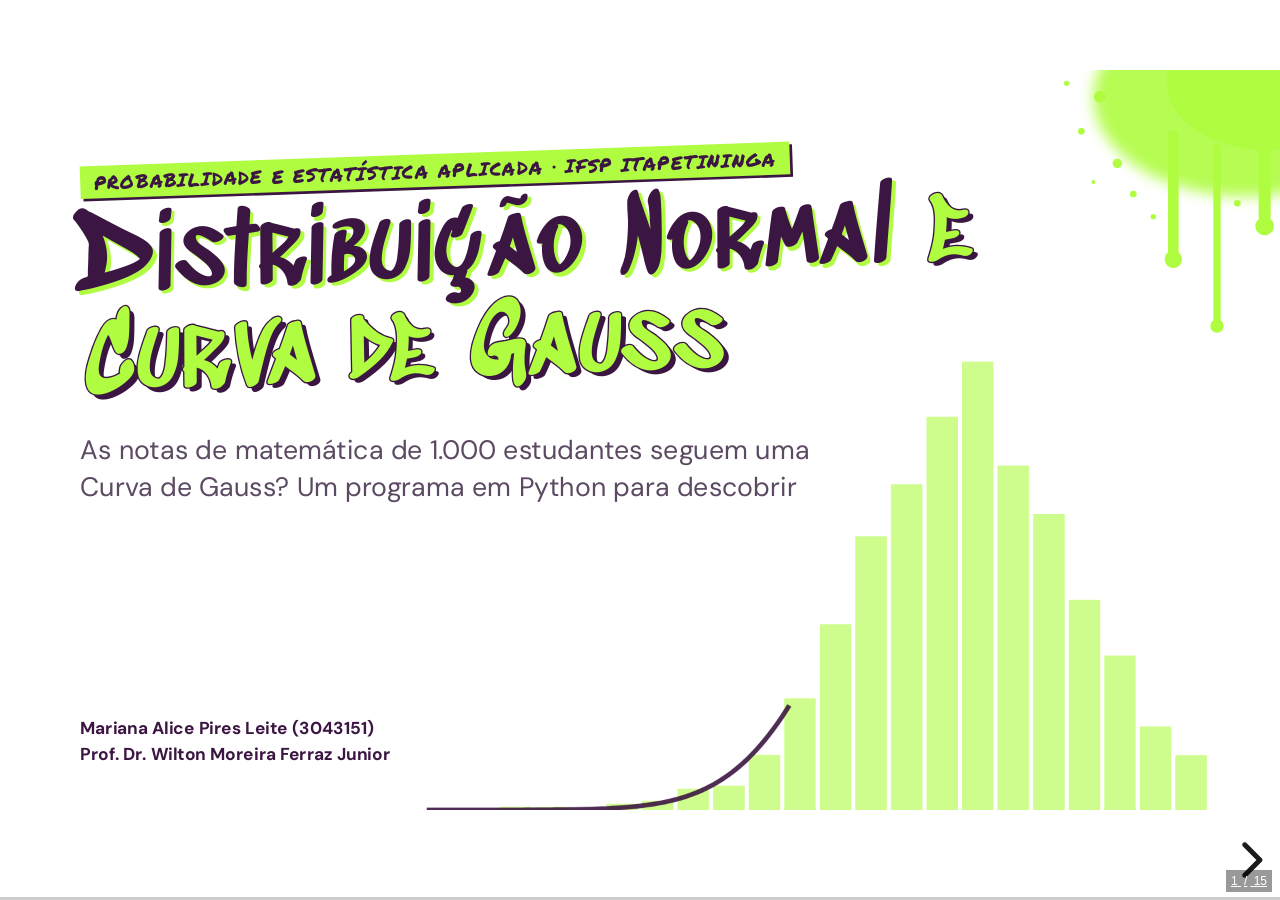
==== commit 96d9986c: "Destaque do código mais visível e título do slide 8 em uma linha" ====
--- a/apresentacao.html
+++ b/apresentacao.html
@@ -25,7 +25,7 @@
 
 <p class="subtitulo">As notas de matemática de 1.000 estudantes seguem uma Curva de Gauss? Um programa em Python para descobrir</p>
 
-<p class="rodape">Mariana Alice Pires Leite <br>Prof. Dr. Wilton Moreira Ferraz Junior</p>
+<p class="rodape">Mariana Alice Pires Leite (3043151)<br>Prof. Dr. Wilton Moreira Ferraz Junior</p>
 
 Note:
 (20 segundos) Bom dia ou boa noite, professor e turma. Meu nome é Mariana e o meu trabalho é sobre distribuição normal, a Curva de Gauss. A pergunta que eu quis responder é se as notas de matemática de mil estudantes se comportam como uma Curva de Gauss, e para isso eu desenvolvi um programa em Python que faz toda a análise a partir dos dados brutos.
@@ -255,7 +255,7 @@
 
 <p class="eyebrow">Parte C · Resultados</p>
 
-## O centro está em 66 e o espalhamento em 15 pontos
+## Centro em 66, espalhamento de 15 pontos
 
 <div class="grade g5">
 <div class="cartao"><p class="rotulo">Quantidade</p><p class="numero" data-calc="n">1000</p></div>
--- a/assets/tema.css
+++ b/assets/tema.css
@@ -170,7 +170,7 @@
 .reveal pre .hljs-params, .reveal pre .hljs-variable, .reveal pre .hljs-attr, .reveal pre .hljs-operator { color: #FFFFFF; }
 .reveal .hljs-ln-numbers { color: #B9A2BF; padding-right: 18px !important; }
 /* linhas fora do destaque ficam só um pouco mais apagadas, ainda legíveis */
-.reveal .hljs.has-highlights tr:not(.highlight-line) { opacity: 0.6; }
+.reveal .hljs.has-highlights tr:not(.highlight-line) { opacity: 0.3; }
 .reveal .hljs[data-line-numbers]:not([data-fragment-index]) .hljs-ln-line.highlight-line { opacity: 1; }
 .arquivo { font-family: monospace; font-size: 22px !important; color: var(--texto-suave-claro); margin-bottom: 8px !important; }
 .reveal :not(pre) > code { color: var(--roxo-medio); }
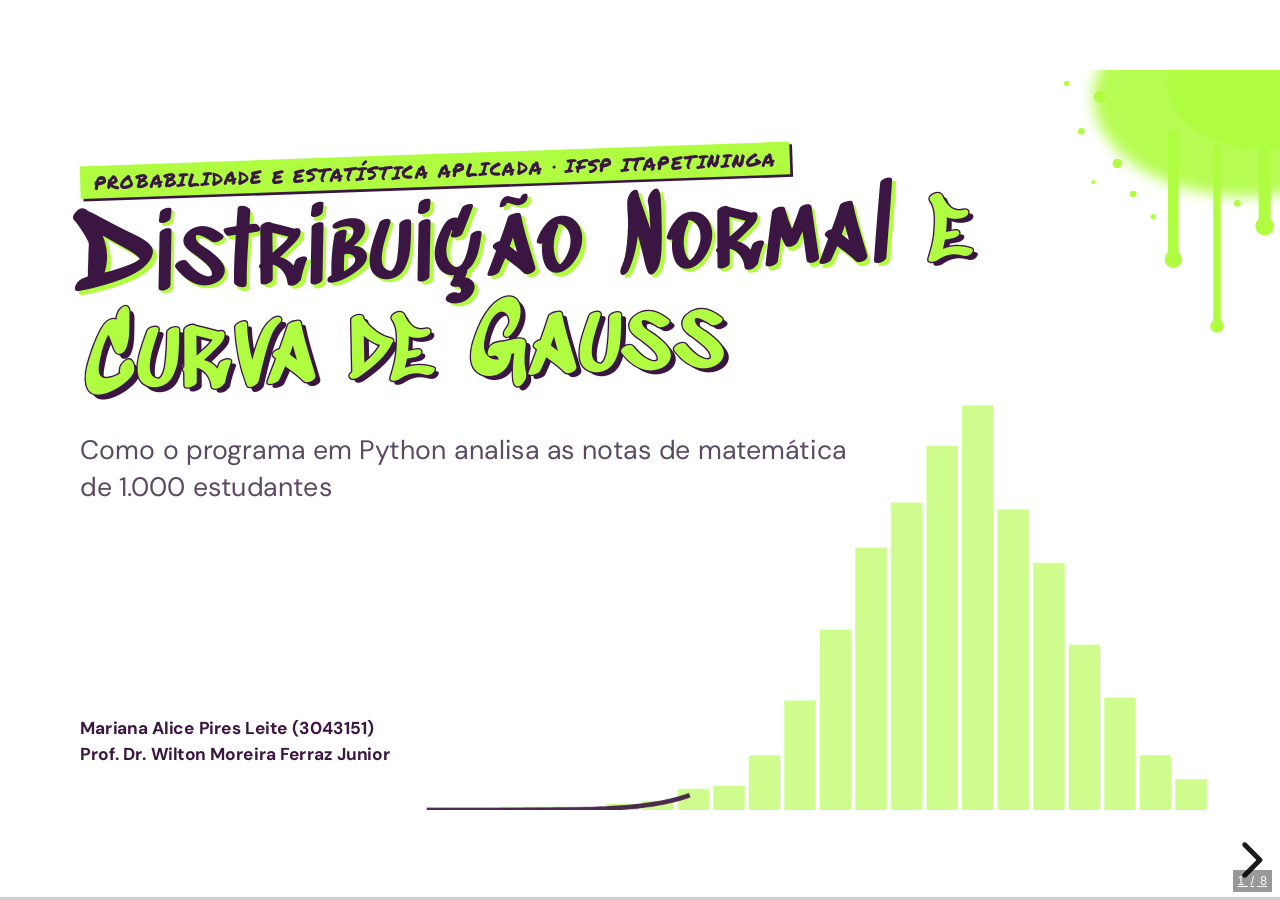
==== commit b1a22631: "Aumentando fontes e melhorando explicação dos códigos" ====
--- a/apresentacao.html
+++ b/apresentacao.html
@@ -23,104 +23,13 @@
 
 <h1 class="titulo-capa">Distribuição Normal <span class="azul">e Curva de Gauss</span></h1>
 
-<p class="subtitulo">As notas de matemática de 1.000 estudantes seguem uma Curva de Gauss? Um programa em Python para descobrir</p>
+<p class="subtitulo">Como o programa em Python analisa as notas de matemática de 1.000 estudantes</p>
 
 <p class="rodape">Mariana Alice Pires Leite (3043151)<br>Prof. Dr. Wilton Moreira Ferraz Junior</p>
 
-Note:
-(20 segundos) Bom dia ou boa noite, professor e turma. Meu nome é Mariana e o meu trabalho é sobre distribuição normal, a Curva de Gauss. A pergunta que eu quis responder é se as notas de matemática de mil estudantes se comportam como uma Curva de Gauss, e para isso eu desenvolvi um programa em Python que faz toda a análise a partir dos dados brutos.
-
----
-
-<!-- .slide: class="claro" data-background-color="#FFFFFF" -->
-
-<p class="eyebrow">O que a atividade pede</p>
-
-## Ler os dados, calcular, desenhar e concluir
-
-<div class="grade g3">
-<div class="cartao">
-<p class="rotulo azul">A base</p>
-<h3>Students Performance in Exams</h3>
-<p><b><span data-calc="n">1000</span> estudantes</b> e 8 colunas, com dados dos alunos e notas de matemática, leitura e escrita.</p>
-<p>Variável analisada <code>math score</code>, notas inteiras de 0 a 100.</p>
-</div>
-<div class="cartao">
-<p class="rotulo azul">Pode usar</p>
-<div class="lista-codigo"><code>csv</code><code>math</code><code>matplotlib</code></div>
-<p>O <code>matplotlib</code> serve <b>só para os gráficos</b>. Toda conta é feita à mão no código.</p>
-</div>
-<div class="cartao">
-<p class="rotulo" style="color:#E4572E">Não pode usar</p>
-<div class="lista-codigo proibido"><code>statistics</code><code>scipy.stats</code><code>numpy.mean</code><code>numpy.std</code><code>pandas.mean</code><code>pandas.std</code></div>
-<p>E nenhum resultado pode ser digitado à mão.</p>
-</div>
-</div>
-
-<p class="lead">O trabalho tem sete partes. <b>A</b> teoria, <b>B</b> leitura, <b>C</b> medidas, <b>D</b> regra 68–95–99,7, <b>E</b> escore z, <b>F</b> gráficos e <b>G</b> conclusão.</p>
-
-Note:
-(40 segundos) A base é a Students Performance in Exams, do Kaggle, com mil estudantes e oito colunas. Eu analisei a coluna math score, que são as notas de matemática de zero a cem. A atividade tinha uma regra importante, que era não usar bibliotecas estatísticas prontas. Então eu só podia usar o csv e o math, que são da biblioteca padrão do Python, e o matplotlib apenas para desenhar. Média, desvio-padrão e todo o resto eu programei com as fórmulas. O trabalho segue sete partes, da teoria até a conclusão, e a apresentação segue essa mesma ordem.
-
----
-
-<!-- .slide: class="claro" data-background-color="#FFFFFF" -->
-
-<div class="lado-a-lado">
-<div>
-<p class="eyebrow">Parte A · Teoria</p>
-<h2>A Curva de Gauss</h2>
-<ul>
-<li>Distribuição <b>contínua</b>, simétrica e em formato de <b>sino</b></li>
-<li><b>Média, mediana e moda</b> são iguais e ficam no centro</li>
-<li>As caudas nunca tocam o eixo e a <b>área total é 1</b></li>
-</ul>
-<div class="caixa-formula">
-<div class="formula"><i>f</i>(<i>x</i>) = <span class="frac"><span>1</span><span><i>σ</i>√2π</span></span> <i>e</i><sup style="font-size:30px">−(<i>x</i>−<i>μ</i>)² / 2<i>σ</i>²</sup></div>
-</div>
-<p class="lead" style="margin-top:20px"><b class="azul">μ</b> é o centro da curva. <b>σ</b> é o quanto ela se espalha.</p>
-</div>
-<div class="painel">
-<canvas class="curva-parametros" width="1000" height="560" aria-label="Curva normal que muda com a média e o desvio-padrão"></canvas>
-<div class="controles">
-<label>μ <input type="range" data-param="mu" min="30" max="90" step="1"><output data-out="mu">66</output></label>
-<label>σ <input type="range" data-param="sigma" min="8" max="30" step="1"><output data-out="sigma">15</output></label>
-<button class="btn" data-reset>valores da base</button>
-</div>
-<p class="nota" style="margin-top:12px">A linha tracejada cinza é a curva com a média e o desvio das notas reais.</p>
-</div>
-</div>
-
-Note:
-(55 segundos) A distribuição normal é contínua, simétrica e tem formato de sino. Nela a média, a mediana e a moda coincidem no centro, e a área total embaixo da curva vale um, que representa cem por cento de probabilidade. Ela depende de dois parâmetros. Aqui eu mostro mexendo nos controles. Quando eu mudo o mu, a curva inteira anda para a direita ou para a esquerda, então a média define a posição. Quando eu aumento o sigma, a curva fica mais baixa e larga, e quando diminuo ela fica alta e estreita, então o desvio-padrão define a dispersão. A área continua sendo um em todos os casos. Termino clicando em valores da base para voltar para a curva das notas.
-
----
-
-<!-- .slide: class="claro" data-background-color="#FFFFFF" -->
-
-<div class="lado-a-lado largo">
-<div>
-<p class="eyebrow">Parte A · Teoria</p>
-<h2>Regra 68–95–99,7 e escore z</h2>
-<p class="lead">Em dados normais, a parte dos valores perto da média é <b>sempre a mesma</b>, não importa quanto valem μ e σ.</p>
-<div class="caixa-formula">
-<div class="formula"><i>z</i> = <span class="frac"><span><i>x</i> − <i>μ</i></span><span><i>σ</i></span></span></div>
-<p class="pequeno" style="margin:0">O escore z diz <b>quantos desvios-padrão</b> um valor está acima (z &gt; 0) ou abaixo (z &lt; 0) da média.</p>
-</div>
-<p class="lead" style="margin-top:24px">Como só 0,27% dos valores ficam além de 3σ, notas com <b>|z| &gt; 3</b> são tratadas como <b>possíveis valores atípicos</b>.</p>
-</div>
-<div class="painel">
-<canvas class="curva-regra" width="1000" height="560" aria-label="Curva normal padrão com as faixas de um, dois e três desvios-padrão"></canvas>
-<div class="controles">
-<button class="btn ativo" data-k="1">± 1σ</button>
-<button class="btn" data-k="2">± 2σ</button>
-<button class="btn" data-k="3">± 3σ</button>
-</div>
-</div>
-</div>
-
-Note:
-(45 segundos) Uma consequência da forma da curva é a regra empírica. Clicando nos botões eu mostro que cerca de sessenta e oito por cento dos valores ficam a até um desvio-padrão da média, noventa e cinco por cento a até dois e noventa e nove vírgula sete por cento a até três. Isso vale para qualquer normal. O escore z traduz um valor para essa régua, dizendo quantos desvios-padrão ele está acima ou abaixo da média. Como quase nada passa de três desvios, um valor com módulo de z maior que três é considerado um possível valor atípico.
+
+Note:
+(10 segundos) Professor e turma, eu sou a Mariana e vou explicar o código do meu trabalho sobre distribuição normal. O programa lê as notas de matemática de mil estudantes e verifica se elas se comportam como uma Curva de Gauss.
 
 ---
 
@@ -143,211 +52,205 @@
 </div>
 
 <div class="grade g2">
-<div class="cartao inverso"><p class="rotulo azul">Para rodar</p><p style="font-family:monospace;font-size:30px;color:#AFFC41">python analise_distribuicao_normal.py</p></div>
-<div class="cartao inverso"><p class="rotulo azul">O que sai</p><p>Todos os resultados no terminal, separados por parte, mais <code>histograma_curva_normal.png</code> e <code>boxplot.png</code>.</p></div>
-</div>
-
-Note:
-(30 segundos) Antes de entrar nos resultados, mostro como o código está organizado. É um único arquivo, analise distribuição normal ponto py, e cada parte da atividade virou uma função. A carregar notas lê o arquivo, as funções de medidas fazem os cálculos da Parte C, a regra empírica conta as notas nos intervalos, a escore z padroniza e a gerar histograma desenha o gráfico. A função main chama tudo nessa ordem e imprime os resultados no terminal, separados por parte.
-
----
-
-<!-- .slide: class="claro" data-background-color="#FFFFFF" -->
-
-<div class="lado-a-lado codigo">
-<div>
+<div class="cartao inverso"><p class="rotulo azul">Bibliotecas</p><p><code>csv</code> para ler, <code>math</code> para a raiz e a exponencial e <code>matplotlib</code> só para os gráficos. Nenhuma biblioteca estatística e nenhum resultado digitado à mão.</p></div>
+<div class="cartao inverso"><p class="rotulo azul">Para rodar</p><p style="font-family:monospace;font-size:30px;color:#AFFC41">python analise_distribuicao_normal.py</p><p>A <code>main()</code> chama as funções nessa ordem e imprime tudo no terminal.</p></div>
+</div>
+
+Note:
+(30 segundos) O programa é um único arquivo e cada parte da atividade virou uma função. A carregar notas lê o CSV, as funções da Parte C calculam as medidas, a regra empírica conta as notas nos intervalos, a escore z padroniza e a gerar histograma desenha o gráfico. A main chama tudo nessa ordem. Eu usei só o csv, o math e o matplotlib para os gráficos, então todas as contas foram programadas por mim com as fórmulas.
+
+---
+
+<!-- .slide: class="claro" data-background-color="#FFFFFF" -->
+
 <p class="eyebrow">Parte B · Leitura e organização dos dados</p>
-<p class="arquivo">analise_distribuicao_normal.py · carregar_notas()</p>
-
-<pre><code class="language-python" data-trim data-line-numbers="1-2|3-4|5-7|8-12|13-15|16">
+<p class="arquivo">analise_distribuicao_normal.py · carregar_notas() · aperte → para avançar</p>
+
+<div class="r-stack" style="justify-items:stretch">
+<div class="fragment fade-out" data-fragment-index="0" style="width:100%">
+<p class="arquivo">linhas 32 a 40</p>
+
+<pre style="font-size:28px"><code class="language-python" data-trim data-line-numbers data-ln-start-from="32">
 with open(caminho, newline="", encoding="utf-8") as arquivo:
     leitor = csv.DictReader(arquivo)
+
+    if coluna not in leitor.fieldnames:
+        raise ValueError(f"A coluna '{coluna}' não existe no arquivo.")
+
+    # A linha 1 é o cabeçalho, então os dados começam na linha 2
     for numero_linha, registro in enumerate(leitor, start=2):
-        valor = registro.get("math score")
+        valor = registro.get(coluna)
+</code></pre>
+<p class="lead" style="margin-top:8px">O <b>DictReader</b> transforma cada linha em um dicionário. Antes de ler, o código confere se a coluna existe.</p>
+</div>
+<div class="fragment" data-fragment-index="0" style="width:100%">
+<p class="arquivo">linhas 42 a 56</p>
+
+<pre style="font-size:28px"><code class="language-python" data-trim data-line-numbers data-ln-start-from="42">
         if valor is None or valor.strip() == "":
             problemas.append((numero_linha, "valor ausente"))
             continue
+
         try:
             nota = int(valor.strip())
         except ValueError:
-            problemas.append((numero_linha, "valor inválido"))
+            problemas.append((numero_linha, f"valor inválido: {valor!r}"))
             continue
+
         if nota &lt; 0 or nota &gt; 100:
-            problemas.append((numero_linha, "fora de 0-100"))
+            problemas.append((numero_linha, f"fora do intervalo 0-100: {nota}"))
             continue
+
         notas.append(nota)
 </code></pre>
-</div>
-<div style="padding-top:60px">
-<div class="cartao">
-<p class="rotulo azul">O que acontece</p>
-<p><b>DictReader</b> transforma cada linha em um dicionário, então a nota é lida pelo nome da coluna.</p>
-<p>Cada valor passa por <b>três testes</b>, se está vazio, se vira inteiro com <code>int()</code> e se está entre 0 e 100.</p>
-<p>As notas aprovadas vão para uma <b>lista</b> e os problemas são guardados com o número da linha.</p>
-</div>
-<div class="grade g2" style="margin-top:28px">
-<div class="cartao realce"><p class="rotulo">Registros lidos</p><p class="numero" data-calc="n">1000</p></div>
-<div class="cartao realce"><p class="rotulo">Ausentes ou inválidos</p><p class="numero">0</p></div>
-</div>
-</div>
-</div>
-
-Note:
-(45 segundos) Na Parte B, o arquivo é aberto com o módulo csv e lido com o DictReader, que transforma cada linha em um dicionário. Assim eu acesso a nota pelo nome da coluna, math score. Vou avançando o código com as setas. Para cada valor o programa faz três testes. Primeiro vê se está vazio, depois tenta converter para inteiro, e se não der é inválido, e por último confere se está entre zero e cem. O que passa nos testes vai para a lista de notas. O resultado foi que as mil notas foram lidas e nenhuma estava ausente ou inválida.
-
----
-
-<!-- .slide: class="claro" data-background-color="#FFFFFF" -->
-
-<div class="lado-a-lado codigo">
-<div>
+<p class="lead" style="margin-top:8px">Três testes em cada nota, <b>vazia</b>, <b>não vira inteiro</b> ou <b>fora de 0 a 100</b>. O que passa vai para a lista. Resultado, 1.000 notas e nenhum problema.</p>
+</div>
+</div>
+
+Note:
+(45 segundos) A carregar notas abre o CSV e usa o DictReader, que transforma cada linha em um dicionário. Antes de ler, o código confere se a coluna math score existe. Depois, para cada linha, faz três testes. Se o valor está vazio, é ausente. Se o int não consegue converter, é inválido. E se a nota está fora de zero a cem, também é registrada como problema, com o número da linha. O que passa vai para a lista de notas. Na base, as mil notas foram lidas e nenhuma tinha problema.
+
+---
+
+<!-- .slide: class="claro" data-background-color="#FFFFFF" -->
+
 <p class="eyebrow">Parte C · Medidas sem biblioteca estatística</p>
-<p class="arquivo">analise_distribuicao_normal.py</p>
-
-<pre style="font-size:19px"><code class="language-python" data-trim data-line-numbers="1-5|6-11|12-17|18-22|23-27">
-def media(dados):
+<p class="arquivo">analise_distribuicao_normal.py · medidas · aperte → para avançar</p>
+
+<div class="r-stack" style="justify-items:stretch">
+<div class="fragment fade-out" data-fragment-index="0" style="width:100%">
+<p class="arquivo">linhas 66 a 74</p>
+
+<pre style="font-size:30px"><code class="language-python" data-trim data-line-numbers data-ln-start-from="66">
+def soma(dados):
     total = 0
     for x in dados:
         total += x
-    return total / len(dados)
+    return total
+
+
+def media(dados):
+    return soma(dados) / len(dados)
+</code></pre>
+<p class="lead" style="margin-top:8px"><b>Média</b> é a soma feita com um laço dividida pela quantidade.</p>
+</div>
+<div class="fragment fade-in-then-out" data-fragment-index="0" style="width:100%">
+<p class="arquivo">linhas 77 a 83</p>
+
+<pre style="font-size:30px"><code class="language-python" data-trim data-line-numbers data-ln-start-from="77">
 def mediana(dados):
-    ordenados = sorted(dados)
-    n, meio = len(ordenados), len(ordenados) // 2
+    ordenados = ordenar(dados)
+    n = len(ordenados)
+    meio = n // 2
     if n % 2 == 1:
         return ordenados[meio]
     return (ordenados[meio - 1] + ordenados[meio]) / 2
+</code></pre>
+<p class="lead" style="margin-top:8px"><b>Mediana</b> ordena a lista. Como 1.000 é par, faz a média dos dois valores do meio.</p>
+</div>
+<div class="fragment fade-in-then-out" data-fragment-index="1" style="width:100%">
+<p class="arquivo">linhas 86 a 93</p>
+
+<pre style="font-size:30px"><code class="language-python" data-trim data-line-numbers data-ln-start-from="86">
 def modas(dados):
     frequencias = {}
     for x in dados:
         frequencias[x] = frequencias.get(x, 0) + 1
-    maior = max(frequencias.values())
-    return [v for v, f in frequencias.items() if f == maior], maior
+
+    maior_freq = max(frequencias.values())
+    lista_modas = [valor for valor, freq in frequencias.items() if freq == maior_freq]
+    return sorted(lista_modas), maior_freq
+</code></pre>
+<p class="lead" style="margin-top:8px"><b>Modas</b> contam a frequência de cada nota num dicionário e devolvem todas as que empatam.</p>
+</div>
+<div class="fragment fade-in-then-out" data-fragment-index="2" style="width:100%">
+<p class="arquivo">linhas 96 a 101</p>
+
+<pre style="font-size:30px"><code class="language-python" data-trim data-line-numbers data-ln-start-from="96">
 def variancia_amostral(dados, m):
+    n = len(dados)
     soma_quadrados = 0
     for x in dados:
         soma_quadrados += (x - m) ** 2
-    return soma_quadrados / (len(dados) - 1)   # s = math.sqrt(...)
+    return soma_quadrados / (n - 1)
+</code></pre>
+<p class="lead" style="margin-top:8px"><b>Variância amostral</b> divide por n − 1. O desvio-padrão é <code>math.sqrt(var)</code>, na linha 229.</p>
+</div>
+<div class="fragment" data-fragment-index="3" style="width:100%">
+<p class="arquivo">linhas 104 a 110</p>
+
+<pre style="font-size:30px"><code class="language-python" data-trim data-line-numbers data-ln-start-from="104">
 def coeficiente_assimetria(dados, m, s):
-    n, soma_cubos = len(dados), 0
+    # g = n / ((n-1)(n-2)) * soma(((x - média) / s) ** 3)
+    n = len(dados)
+    soma_cubos = 0
     for x in dados:
         soma_cubos += ((x - m) / s) ** 3
-    return n / ((n - 1) * (n - 2)) * soma_cubos
-</code></pre>
-</div>
-<div style="padding-top:60px">
-<div class="caixa-formula">
-<div class="formula pequena"><i>x̄</i> = <span class="frac"><span>Σ <i>x<sub>i</sub></i></span><span><i>n</i></span></span></div>
-<p class="pequeno">Mediana é o valor central da lista ordenada. Com <i>n</i> par, é a média dos dois do meio.</p>
-<p class="pequeno">Moda é a nota mais frequente. O código devolve <b>todas</b> as que empatam.</p>
-<div class="formula pequena"><i>s</i>² = <span class="frac"><span>Σ (<i>x<sub>i</sub></i> − <i>x̄</i>)²</span><span><i>n</i> − 1</span></span> &nbsp; <i>s</i> = √<i>s</i>²</div>
-<div class="formula pequena"><i>g</i> = <span class="frac"><span><i>n</i></span><span>(<i>n</i>−1)(<i>n</i>−2)</span></span> Σ <span style="font-size:34px">(</span><span class="frac"><span><i>x<sub>i</sub></i> − <i>x̄</i></span><span><i>s</i></span></span><span style="font-size:34px">)</span>³</div>
-</div>
-<p class="nota" style="margin-top:20px">Divide por <i>n</i> − 1 porque a média veio dos próprios dados, o que deixaria a dispersão um pouco subestimada.</p>
-</div>
-</div>
-
-Note:
-(50 segundos) Na Parte C cada medida virou uma função que segue a fórmula. A média soma as notas com um laço e divide pela quantidade. A mediana ordena a lista e, como mil é par, faz a média dos dois valores do meio. A moda monta um dicionário de frequências e devolve todas as notas que empatam na maior frequência, então o código também funcionaria se houvesse mais de uma moda. A variância amostral soma os desvios ao quadrado e divide por n menos um, e o desvio-padrão é a raiz dela, usando só o math ponto sqrt. Por último, o coeficiente de assimetria eleva os desvios padronizados ao cubo, o que mantém o sinal e mostra para que lado a cauda é mais longa.
-
----
-
-<!-- .slide: class="claro" data-background-color="#FFFFFF" -->
-
-<p class="eyebrow">Parte C · Resultados</p>
-
-## Centro em 66, espalhamento de 15 pontos
-
-<div class="grade g5">
-<div class="cartao"><p class="rotulo">Quantidade</p><p class="numero" data-calc="n">1000</p></div>
-<div class="cartao"><p class="rotulo">Menor nota</p><p class="numero" data-calc="min">0</p></div>
-<div class="cartao"><p class="rotulo">Maior nota</p><p class="numero" data-calc="max">100</p></div>
-<div class="cartao"><p class="rotulo">Amplitude</p><p class="numero" data-calc="amp">100</p></div>
-<div class="cartao"><p class="rotulo">Moda</p><p class="numero" data-calc="moda">65</p><p class="pequeno"><span data-calc="freqModa">36</span> vezes</p></div>
-<div class="cartao realce"><p class="rotulo">Média</p><p class="numero" data-calc="media" data-casas="2">66,09</p></div>
-<div class="cartao realce"><p class="rotulo">Mediana</p><p class="numero" data-calc="mediana" data-casas="0">66</p></div>
-<div class="cartao"><p class="rotulo">Variância</p><p class="numero" data-calc="variancia" data-casas="2">229,92</p></div>
-<div class="cartao realce"><p class="rotulo">Desvio-padrão</p><p class="numero" data-calc="s" data-casas="2">15,16</p></div>
-<div class="cartao"><p class="rotulo">Assimetria</p><p class="numero" data-calc="g" data-casas="2">−0,28</p></div>
-</div>
-
-<div class="grade g2">
-<div class="cartao fragment"><p class="rotulo azul">Média, mediana e moda</p><p><b>Quase iguais</b>, como numa normal. A diferença entre média e mediana é de menos de 0,1 ponto.</p></div>
-<div class="cartao fragment"><p class="rotulo azul">Assimetria g = <span data-calc="g" data-casas="4">−0,2789</span></p><p>Negativa e com |g| &lt; 0,5, então é uma <b>assimetria leve</b>, com a cauda das notas baixas um pouco mais longa.</p></div>
-</div>
-
-Note:
-(40 segundos) Esses números são os que o programa calculou, e aqui na apresentação eles também são calculados a partir do CSV, não foram digitados. As notas vão de zero a cem. A média deu sessenta e seis vírgula zero nove, a mediana sessenta e seis e a moda sessenta e cinco, que aparece trinta e seis vezes. O desvio-padrão é de quinze pontos. No primeiro clique eu destaco que as três medidas de centro são quase iguais, como numa normal. No segundo, que a assimetria deu menos zero vírgula vinte e oito, uma assimetria negativa leve, ou seja, a cauda das notas baixas é um pouco mais comprida.
-
----
-
-<!-- .slide: class="claro" data-background-color="#FFFFFF" -->
-
-<div class="lado-a-lado" style="grid-template-columns:1080px 1fr">
-<div class="painel">
-<canvas class="hist-regra" width="1040" height="600" aria-label="Histograma das notas com o intervalo de k desvios-padrão destacado"></canvas>
-<div class="controles">
-<button class="btn ativo" data-k="1">± 1 desvio</button>
-<button class="btn" data-k="2">± 2 desvios</button>
-<button class="btn" data-k="3">± 3 desvios</button>
-</div>
-</div>
-<div>
-<p class="eyebrow">Parte D · Regra 68–95–99,7</p>
-<h2>A regra funciona nas notas?</h2>
-<table class="tabela">
-<tr><th>Faixa</th><th>Qtd.</th><th>Obs.</th><th>Esp.</th></tr>
-<tr data-linha="1"><td><span class="xb">x</span> ± 1s</td><td class="num" data-calc="r1q">696</td><td class="num"><span data-calc="r1p" data-casas="1">69,6</span>%</td><td class="num">68%</td></tr>
-<tr data-linha="2"><td><span class="xb">x</span> ± 2s</td><td class="num" data-calc="r2q">954</td><td class="num"><span data-calc="r2p" data-casas="1">95,4</span>%</td><td class="num">95%</td></tr>
-<tr data-linha="3"><td><span class="xb">x</span> ± 3s</td><td class="num" data-calc="r3q">996</td><td class="num"><span data-calc="r3p" data-casas="1">99,6</span>%</td><td class="num">99,7%</td></tr>
-</table>
-<p class="lead"><b>Sim.</b> A maior diferença é de <span data-calc="r1dif" data-casas="1" data-sinal>+1,6</span> ponto percentual.</p>
-<p class="nota">No código, um laço conta quantas notas ficam entre <code>m - k*s</code> e <code>m + k*s</code> para k = 1, 2 e 3.</p>
-</div>
-</div>
-
-Note:
-(50 segundos) Na Parte D, a função regra empírica calcula os limites média menos k desvios e média mais k desvios, e conta quantas notas ficam dentro. No gráfico, cada barra é uma nota e as barras claras são as que estão dentro do intervalo. Com um desvio, entre cinquenta e um e oitenta e um, ficaram seiscentas e noventa e seis notas, sessenta e nove vírgula seis por cento, contra sessenta e oito esperados. Clico em dois desvios e dá noventa e cinco vírgula quatro, contra noventa e cinco. Em três desvios dá noventa e nove vírgula seis, contra noventa e nove vírgula sete. Os valores ficaram muito próximos, e o primeiro intervalo um pouco acima mostra que as notas se concentram um pouco mais no centro. Um detalhe é que o limite de três desvios passa de cem, que é uma nota impossível.
-
----
-
-<!-- .slide: class="claro" data-background-color="#FFFFFF" -->
-
-<div class="lado-a-lado" style="grid-template-columns:1fr 1080px">
-<div>
-<p class="eyebrow">Parte E · Escores padronizados</p>
-<h2>Onde fica cada nota?</h2>
-<table class="tabela">
-<tr><th>Caso</th><th>Nota</th><th>z</th></tr>
-<tr><td>Menor nota</td><td class="num" data-calc="min">0</td><td class="num" style="color:#E4572E" data-calc="zmin" data-casas="4">−4,3585</td></tr>
-<tr><td>Maior nota</td><td class="num" data-calc="max">100</td><td class="num" data-calc="zmax" data-casas="4">2,2364</td></tr>
-<tr><td>Nota 50</td><td class="num">50</td><td class="num" data-calc="z50" data-casas="4">−1,0611</td></tr>
-<tr><td>Nota 75</td><td class="num">75</td><td class="num" data-calc="z75" data-casas="4">0,5877</td></tr>
-<tr><td>Nota 90</td><td class="num">90</td><td class="num" data-calc="z90" data-casas="4">1,5769</td></tr>
-</table>
-<p class="lead">Na base inteira, <b><span data-calc="natip">4</span> notas</b> têm |z| &gt; 3, que são <b><span data-calc="atipicos">0, 8, 18, 19</span></b>, todas na cauda de baixo.</p>
-</div>
-<div class="painel">
-<canvas class="curva-z" width="1040" height="520" aria-label="Posição da nota escolhida na curva e seu escore z"></canvas>
-<div class="controles">
-<label>nota <input class="entrada" type="number" min="0" max="100" value="75" data-z></label>
-<button class="btn" data-nota="0">0</button>
-<button class="btn" data-nota="50">50</button>
-<button class="btn" data-nota="75">75</button>
-<button class="btn" data-nota="90">90</button>
-<button class="btn" data-nota="100">100</button>
-</div>
-<div class="controles resultado" data-saida-z></div>
-</div>
-</div>
-
-Note:
-(50 segundos) Na Parte E a função escore z faz x menos a média, dividido pelo desvio-padrão. Aqui dá para testar qualquer nota. Com setenta e cinco, z dá zero vírgula cinquenta e nove, ou seja, pouco mais de meio desvio acima da média. Clico em cinquenta e dá menos um vírgula zero seis, cerca de um desvio abaixo. Noventa dá um vírgula cinquenta e oito e a maior nota, cem, dá dois vírgula vinte e quatro, então nenhuma delas é atípica. Por último clico em zero. O z dá menos quatro vírgula trinta e seis, mais de quatro desvios abaixo da média, e por isso a nota zero é um possível valor atípico. O programa percorreu a base inteira e achou quatro notas assim, zero, oito, dezoito e dezenove, os pontos vermelhos, todas na cauda de baixo.
-
----
-
-<!-- .slide: class="claro" data-background-color="#FFFFFF" -->
-
-<div class="lado-a-lado" style="grid-template-columns:1080px 1fr">
+    return (n / ((n - 1) * (n - 2))) * soma_cubos
+</code></pre>
+<p class="lead" style="margin-top:8px"><b>Assimetria</b> eleva os desvios padronizados ao cubo, o que mostra para que lado a cauda é mais longa.</p>
+</div>
+</div>
+
+Note:
+(50 segundos) Na Parte C cada medida é uma função, e eu vou passando uma por vez. A soma usa um laço e a média divide essa soma pela quantidade. A mediana ordena a lista e, como mil é par, faz a média dos dois valores do meio. A modas conta a frequência de cada nota num dicionário e devolve todas as que empatam na maior frequência. A variância amostral soma os desvios ao quadrado e divide por n menos um, e o desvio-padrão é a raiz dela, com math ponto sqrt. Por último, o coeficiente de assimetria eleva os desvios padronizados ao cubo, o que mostra para que lado a cauda é mais longa. Os resultados foram média sessenta e seis vírgula zero nove, mediana sessenta e seis, moda sessenta e cinco e desvio quinze vírgula dezesseis.
+
+---
+
+<!-- .slide: class="claro" data-background-color="#FFFFFF" -->
+
+<p class="eyebrow">Partes D e E · Regra 68–95–99,7 e escore z</p>
+<p class="arquivo">analise_distribuicao_normal.py · regra_empirica() e escore_z() · aperte → para avançar</p>
+
+<div class="r-stack" style="justify-items:stretch">
+<div class="fragment fade-out" data-fragment-index="0" style="width:100%">
+<p class="arquivo">linhas 125 a 138</p>
+
+<pre style="font-size:24px"><code class="language-python" data-trim data-line-numbers data-ln-start-from="125">
+def regra_empirica(dados, m, s):
+    resultados = []
+    esperados = {1: 68.0, 2: 95.0, 3: 99.7}
+    n = len(dados)
+    for k in (1, 2, 3):
+        limite_inf = m - k * s
+        limite_sup = m + k * s
+        quantidade = 0
+        for x in dados:
+            if limite_inf &lt;= x &lt;= limite_sup:
+                quantidade += 1
+        percentual = quantidade / n * 100
+        resultados.append((k, limite_inf, limite_sup, quantidade, percentual, esperados[k]))
+    return resultados
+</code></pre>
+<p class="lead" style="margin-top:8px">Para k = 1, 2 e 3, conta as notas entre <b>média − k·s</b> e <b>média + k·s</b>. Deu 69,6%, 95,4% e 99,6%.</p>
+</div>
+<div class="fragment fade-in-then-out" data-fragment-index="0" style="width:100%">
+<p class="arquivo">linhas 141 a 142</p>
+
+<pre style="font-size:24px"><code class="language-python" data-trim data-line-numbers data-ln-start-from="141">
+def escore_z(x, m, s):
+    return (x - m) / s
+</code></pre>
+<p class="lead" style="margin-top:8px">O escore z é <b>(x − média) / s</b>. A nota 0 tem z = −4,36.</p>
+</div>
+<div class="fragment" data-fragment-index="1" style="width:100%">
+<p class="arquivo">linhas 262 a 262</p>
+
+<pre style="font-size:24px"><code class="language-python" data-trim data-line-numbers data-ln-start-from="262">
+atipicos = [x for x in notas if abs(escore_z(x, m, s)) &gt; 3]
+</code></pre>
+<p class="lead" style="margin-top:8px">Na <code>main()</code>, guarda as notas com <b>|z| &gt; 3</b>. Foram 4, as notas 0, 8, 18 e 19.</p>
+</div>
+</div>
+
+Note:
+(45 segundos) A regra empírica calcula, para k igual a um, dois e três, os limites média menos k desvios e média mais k desvios, e um laço conta quantas notas ficam dentro. O percentual é essa contagem dividida por n vezes cem. Deu sessenta e nove vírgula seis, noventa e cinco vírgula quatro e noventa e nove vírgula seis por cento, bem perto de sessenta e oito, noventa e cinco e noventa e nove vírgula sete. A escore z é só x menos a média dividido pelo desvio. Na main, a linha duzentos e sessenta e dois percorre todas as notas e guarda as que têm módulo de z maior que três. Foram quatro, zero, oito, dezoito e dezenove.
+
+---
+
+<!-- .slide: class="claro" data-background-color="#FFFFFF" -->
+
+<div class="lado-a-lado" style="grid-template-columns:660px 980px;gap:40px">
 <div class="painel" style="background:#fff">
 <canvas class="hist-camadas" data-tema="claro" width="1040" height="600" aria-label="Histograma das notas com camadas que podem ser ligadas"></canvas>
 <div class="controles">
@@ -359,95 +262,72 @@
 </div>
 <div>
 <p class="eyebrow">Parte F · Representação gráfica</p>
-<h2>Montando o gráfico</h2>
-
-<pre style="font-size:20px"><code class="language-python" data-trim data-line-numbers="1-2|3-5|6-7|8-9">
+
+<div class="r-stack" style="justify-items:stretch">
+<div class="fragment fade-out" data-fragment-index="0" style="width:100%">
+<p class="arquivo">linhas 153 a 156</p>
+
+<pre style="font-size:22px"><code class="language-python" data-trim data-line-numbers data-ln-start-from="153">
+# Classes de largura 5, de 0 a 100
 classes = list(range(0, 105, 5))
-ax.hist(dados, bins=classes, density=True)
+ax.hist(dados, bins=classes, density=True, color="#9ecae1",
+        edgecolor="white", label="Notas de matemática")
+</code></pre>
+<p class="lead" style="margin-top:8px">Histograma com classes de 5 em 5 e <code>density=True</code>, para a área valer 1 como a da curva.</p>
+</div>
+<div class="fragment fade-in-then-out" data-fragment-index="0" style="width:100%">
+<p class="arquivo">linhas 158 a 162</p>
+
+<pre style="font-size:22px"><code class="language-python" data-trim data-line-numbers data-ln-start-from="158">
+# Curva normal teórica calculada com a fórmula da densidade
 xs = [i / 10 for i in range(0, 1001)]
 ys = [densidade_normal(x, m, s) for x in xs]
-ax.plot(xs, ys)
-ax.axvline(m, color="red")
-ax.axvline(m - s, linestyle="--")
-ax.axvline(m + s, linestyle="--")
-fig.savefig("histograma_curva_normal.png")
-</code></pre>
-<p class="lead"><code>density=True</code> faz a área das barras valer <b>1</b>, igual à área da curva, e por isso os dois podem ser comparados.</p>
-</div>
-</div>
-
-Note:
-(45 segundos) Na Parte F eu monto o gráfico em camadas, do mesmo jeito que o código faz. Primeiro o histograma com classes de cinco em cinco pontos, usando density igual a true, que transforma a altura das barras em densidade para que a área total seja um, igual à da curva. Clico em curva normal, que o programa desenha calculando a fórmula da densidade em mil e um pontos com a média e o desvio da base. Depois ligo a linha da média e as linhas de um desvio abaixo e acima. Dá para ver que a curva acompanha bem as barras, com o pico um pouco mais alto no centro e a cauda esquerda indo até o zero.
-
----
-
-<!-- .slide: class="claro" data-background-color="#FFFFFF" -->
-
-<p class="eyebrow">Parte F · Arquivos gerados pelo programa</p>
-
-## O que o Python salvou na pasta
-
-<div class="lado-a-lado" style="grid-template-columns:1180px 1fr;gap:48px">
-<div>
-<img class="imagem-python" src="assets/histograma_curva_normal.png" alt="Histograma das notas com a curva normal gerado pelo matplotlib">
-<p class="arquivo" style="margin-top:10px">histograma_curva_normal.png</p>
-</div>
-<div>
-<img class="imagem-python" src="assets/boxplot.png" alt="Gráfico de caixa das notas" style="width:400px">
-<p class="arquivo" style="margin-top:10px">boxplot.png (opcional)</p>
-<p class="pequeno">A mediana fica no meio da caixa e os pontos soltos aparecem <b>só embaixo</b>, que são as notas atípicas.</p>
-</div>
-</div>
-
-Note:
-(20 segundos) Esses são os arquivos que o próprio programa gerou, o histograma com a curva, que é o arquivo pedido na entrega, e o gráfico de caixa opcional. No gráfico de caixa a mediana fica bem no meio da caixa, então o centro dos dados é quase simétrico, e os pontos soltos aparecem só embaixo, que são justamente as notas atípicas.
-
----
-
-<!-- .slide: class="claro" data-background-color="#FFFFFF" -->
-
-<p class="eyebrow">Parte G · Conclusão</p>
-
-## Respondendo às perguntas
-
-<div class="grade g3 perguntas">
-<div class="cartao pergunta"><span class="pill ok">Sim</span><h3>Formato de sino?</h3><p>Pico no centro e frequências caindo para os dois lados. A curva acompanha bem as barras.</p></div>
-<div class="cartao pergunta"><span class="pill ok">Sim</span><h3>Média ≈ mediana?</h3><p><span data-calc="media" data-casas="3">66,089</span> contra <span data-calc="mediana">66</span>, e a moda é <span data-calc="moda">65</span>.</p></div>
-<div class="cartao pergunta"><span class="pill ok">Sim</span><h3>Perto de 68–95–99,7?</h3><p><span data-calc="r1p" data-casas="1">69,6</span>%, <span data-calc="r2p" data-casas="1">95,4</span>% e <span data-calc="r3p" data-casas="1">99,6</span>%. Diferença máxima de 1,6 ponto.</p></div>
-<div class="cartao pergunta"><span class="pill leve">Leve</span><h3>Há assimetria?</h3><p>g = <span data-calc="g" data-casas="2">−0,28</span>, negativa e leve. A cauda das notas baixas é mais longa.</p></div>
-<div class="cartao pergunta"><span class="pill leve">Sim, <span data-calc="natip">4</span></span><h3>Valores atípicos?</h3><p>Notas <span data-calc="atipicos">0, 8, 18, 19</span>. São possíveis atípicos, não erros, e foram mantidas.</p></div>
-<div class="cartao pergunta realce"><span class="pill nao">Não</span><h3>Normal perfeita?</h3><p>Próximo slide.</p></div>
-</div>
-
-Note:
-(50 segundos) Na Parte G respondo às perguntas da atividade. O histograma tem formato de sino, sim. Média e mediana são próximas, sessenta e seis vírgula zero oito nove e sessenta e seis, com a moda em sessenta e cinco. Os percentuais ficaram muito próximos da regra, com no máximo um vírgula seis ponto de diferença. Existe assimetria, mas leve e negativa. E existem quatro possíveis valores atípicos, que eu mantive porque podem ser estudantes que realmente foram muito mal, e não erros na base. A última pergunta, se é uma normal perfeita, eu respondo no próximo slide.
-
----
-
-<!-- .slide: class="claro" data-background-color="#FFFFFF" -->
-
-<p class="eyebrow">Parte G · Conclusão</p>
-
-## Aproximadamente normal, mas não perfeitamente
-
-<div class="grade g2" style="margin-top:40px">
-<div class="cartao alto">
-<p class="rotulo" style="color:#E4572E">Por que não é perfeita</p>
-<ul class="lista-grande">
-<li>A normal é <b>contínua e infinita</b>. As notas são <b>inteiras e vão só de 0 a 100</b>. O limite de <span class="xb">x</span> + 3s deu <b><span data-calc="r3sup" data-casas="2">111,58</span></b>, uma nota impossível.</li>
-<li>A normal é simétrica, e as notas têm <b>leve assimetria negativa</b>.</li>
-<li>O centro é um pouco <b>mais concentrado</b> do que a curva prevê.</li>
-<li>Usei análise <b>descritiva e visual</b>, não um teste formal de normalidade.</li>
-</ul>
-</div>
+ax.plot(xs, ys, color="#08519c", linewidth=2.5,
+        label=f"Curva normal teórica (μ={m:.2f}, σ={s:.2f})")
+</code></pre>
+<p class="lead" style="margin-top:8px">A curva usa a fórmula da densidade em 1.001 pontos.</p>
+</div>
+<div class="fragment" data-fragment-index="1" style="width:100%">
+<p class="arquivo">linhas 164 a 168</p>
+
+<pre style="font-size:22px"><code class="language-python" data-trim data-line-numbers data-ln-start-from="164">
+ax.axvline(m, color="#d62728", linewidth=2, label=f"Média = {m:.2f}")
+ax.axvline(m - s, color="#ff7f0e", linewidth=1.8, linestyle="--",
+           label=f"μ − σ = {m - s:.2f}")
+ax.axvline(m + s, color="#ff7f0e", linewidth=1.8, linestyle="--",
+           label=f"μ + σ = {m + s:.2f}")
+</code></pre>
+<p class="lead" style="margin-top:8px">Linha da média e linhas de um desvio abaixo e acima.</p>
+</div>
+</div>
+</div>
+</div>
+
+
+Note:
+(40 segundos) A gerar histograma usa o matplotlib. Primeiro o histograma com classes de cinco em cinco e density igual a true, que faz a área das barras valer um, igual à área da curva. Clico em curva normal, que o código desenha calculando a fórmula da densidade em mil e um pontos com a função densidade normal. Depois ligo a linha da média e as linhas de um desvio abaixo e acima. No fim, o gráfico é salvo como histograma curva normal ponto png.
+
+---
+
+<!-- .slide: class="claro" data-background-color="#FFFFFF" -->
+
+<p class="eyebrow">O que a saída mostra · Parte G</p>
+
+## Aproximadamente normal
+
+<div class="grade g4" style="margin-top:32px">
+<div class="cartao"><p class="rotulo">Média e mediana</p><p class="numero"><span data-calc="media" data-casas="2">66,09</span></p><p>mediana <span data-calc="mediana">66</span>, moda <span data-calc="moda">65</span></p></div>
+<div class="cartao"><p class="rotulo">Regra empírica</p><p class="numero" style="font-size:48px !important"><span data-calc="r1p" data-casas="1">69,6</span> · <span data-calc="r2p" data-casas="1">95,4</span> · <span data-calc="r3p" data-casas="1">99,6</span></p><p>perto de 68, 95 e 99,7</p></div>
+<div class="cartao"><p class="rotulo">Assimetria</p><p class="numero"><span data-calc="g" data-casas="2">−0,28</span></p><p>negativa e leve</p></div>
+<div class="cartao"><p class="rotulo">Atípicos</p><p class="numero"><span data-calc="natip">4</span></p><p>todos na cauda de baixo</p></div>
+</div>
+
 <div class="cartao inverso alto">
-<p class="rotulo azul">Conclusão mais cuidadosa</p>
-<p class="conclusao-final">As notas de matemática têm <b>comportamento aproximadamente normal</b>. A Curva de Gauss é um <b>bom modelo</b> para descrever o desempenho da turma, desde que seja entendida como uma <b>aproximação</b> e não como uma descrição exata dos dados.</p>
-</div>
-</div>
-
-Note:
-(40 segundos) Então, os dados seguem perfeitamente uma normal? Não. A normal é contínua e aceita qualquer valor, enquanto as notas são inteiras e presas entre zero e cem, tanto que o limite de três desvios deu cento e onze, uma nota que não existe. Além disso há uma leve assimetria e o centro é um pouco mais concentrado que o previsto, e eu fiz uma análise descritiva, não um teste formal. A conclusão mais cuidadosa é que as notas têm comportamento aproximadamente normal, e que a Curva de Gauss é um bom modelo para descrever a turma, desde que seja vista como uma aproximação.
+<p class="conclusao-final">As notas têm <b>comportamento aproximadamente normal</b>. Não é uma normal perfeita, porque as notas são inteiras e vão só de 0 a 100, e há uma leve assimetria.</p>
+</div>
+
+Note:
+(30 segundos) Juntando o que o programa imprime, a média e a mediana são quase iguais, os percentuais batem com a regra empírica, a assimetria é leve e há quatro valores atípicos. A conclusão é que as notas têm comportamento aproximadamente normal, mas não perfeitamente normal, porque as notas são inteiras e limitadas entre zero e cem e existe uma leve assimetria.
 
 ---
 
@@ -463,15 +343,16 @@
 
 <p class="rodape">Mariana Alice Pires Leite (3043151)<br>Prof. Dr. Wilton Moreira Ferraz Junior</p>
 
-Note:
-(10 segundos) Essa foi a minha análise. Obrigada pela atenção, e fico à disposição para perguntas.
+
+Note:
+(5 segundos) Esse é o código do meu trabalho. Obrigada, e fico à disposição para perguntas.
 
 </textarea>
 </section>
     </div>
   </div>
 
-  <div id="cronometro" class="cronometro oculto" title="Tecla T mostra ou esconde. Tecla R reinicia.">10:00</div>
+  <div id="cronometro" class="cronometro oculto" title="Tecla T mostra ou esconde. Tecla R reinicia.">5:00</div>
 
   <script src="vendor/reveal/reveal.js"></script>
   <script src="vendor/reveal/plugin/markdown/markdown.js"></script>
